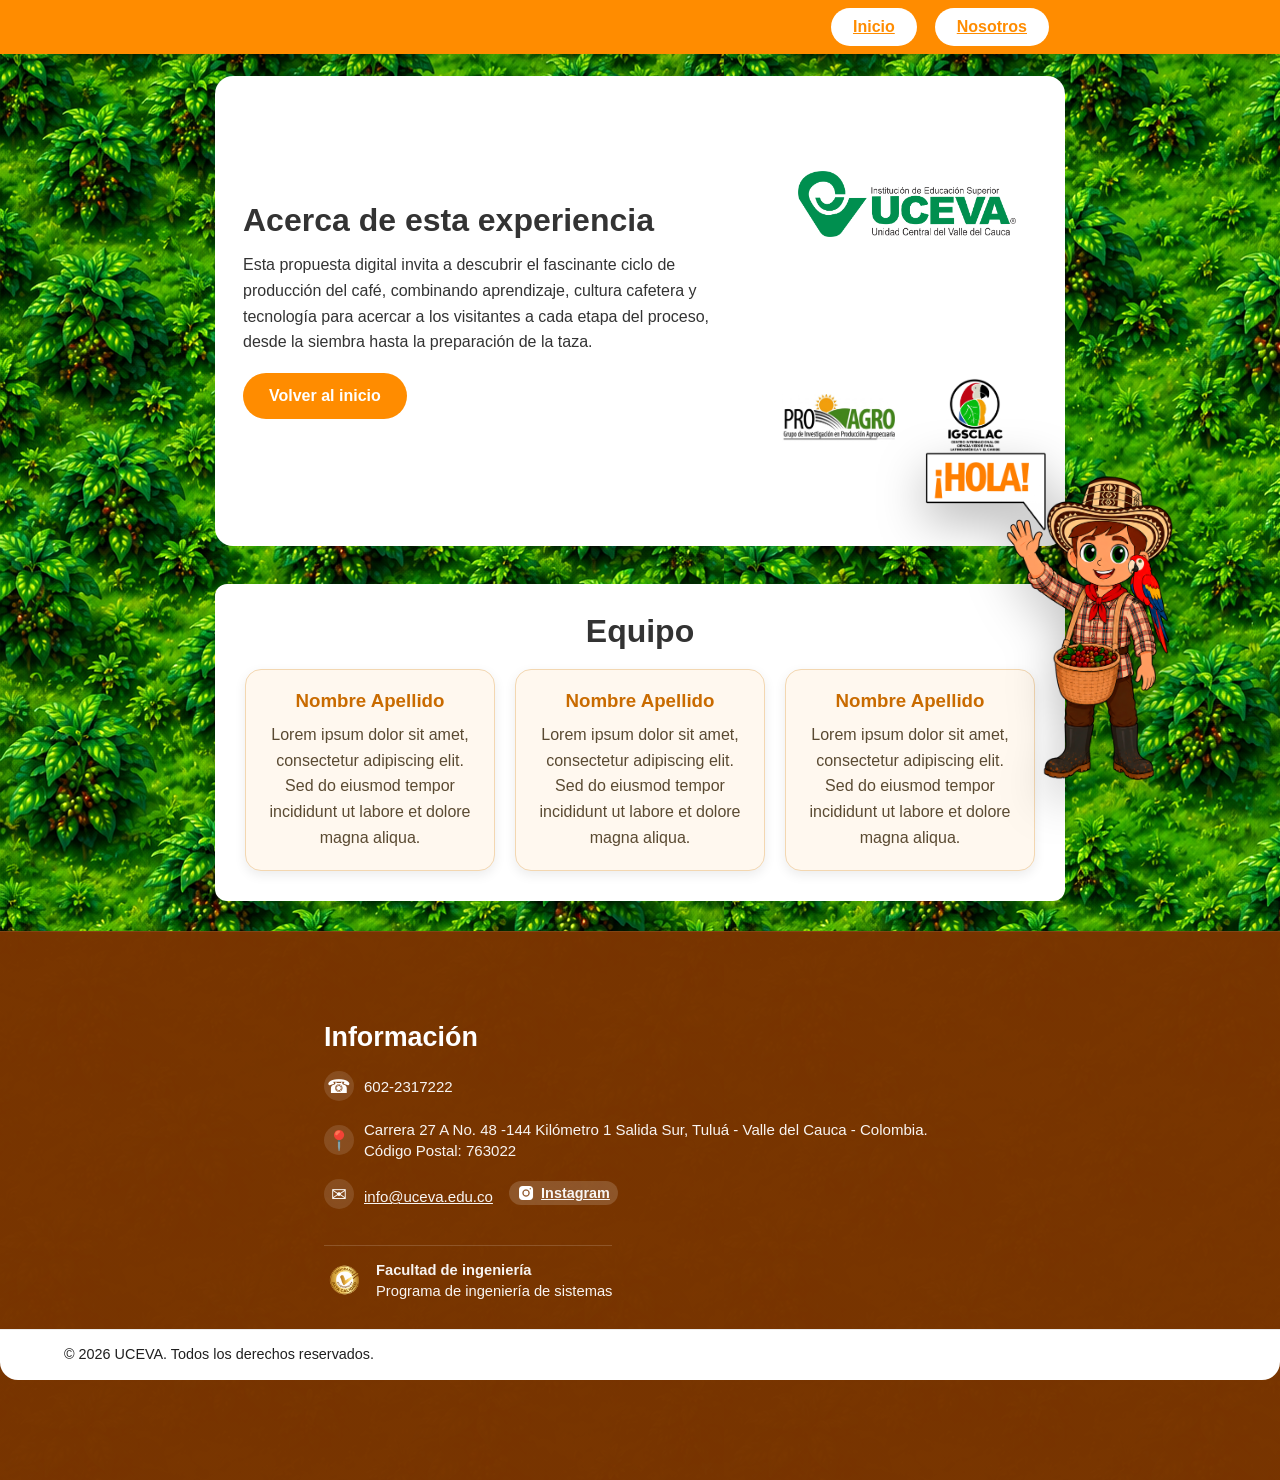
==== Acerca.html @ 90d644e5 "PIE DE PAGINA 2.0" ====
<!DOCTYPE html>
<html lang="es">
<head>
    <meta charset="UTF-8">
    <meta name="viewport" content="width=device-width, initial-scale=1.0">
    <title>Acerca de - Ciclo Producción del Café</title>
    <link rel="stylesheet" href="style.css">
</head>
<body>
    <button class="btn-Biopochito" type="button" aria-label="Botón Biopochito" data-audio="Audacity/biopochito.wav"
    data-titulo="¡Hola! Soy Biopochito"
    data-desc="Bienvenido. Yo seré tu guía durante todo el recorrido del ciclo del café. ¡Haz clic en iniciar para escucharme!"
    data-preview-img="imagenes/Biopochito.png">
        <img class="muneco-lateral"
             src="imagenes/biopochito-chapolero.png"
             alt="Biopochito">
    </button>

    <nav class="navbar">
        <div class="navbar-container">
            <a class="nav-btn" href="index.html">Inicio</a>
            <a class="nav-btn" href="Acerca.html">Nosotros</a>
        </div>
    </nav>

    <section class="hero">
        <div class="bienvenida">
            <div class="bienvenida-texto">
                <h1 class="titulo-bienvenida">Acerca de esta experiencia</h1>
                <p class="parrafo-bienvenida">
                    Esta propuesta digital invita a descubrir el fascinante ciclo de producción del café,
                    combinando aprendizaje, cultura cafetera y tecnología para acercar a los visitantes
                    a cada etapa del proceso, desde la siembra hasta la preparación de la taza.
                </p>
                <button class="btn-descubrir" type="button" onclick="window.location.href='index.html'">Volver al inicio</button>
            </div>
            <div class="logos-placeholder">
                <div class="logo-card">
                    <img class="logo-imagen" src="imagenes/Uceva%20Horizontal%20(png).png" alt="Uceva logo">
                </div>
                <div class="logo-card">
                    <img class="logo-imagen" src="imagenes/ProAgro.jpeg" alt="ProAgro logo">
                </div>
                <div class="logo-card">
                    <img class="logo-imagen" src="imagenes/Logo%20blancos.png" alt="Logo blancos">
                </div>
            </div>
        </div>
    </section>

    <section class="hero">
        <div class="contenedor tarjetas-presentacion">
            <h2 class="titulo-bienvenida">Equipo</h2>
            <div class="grid-tarjetas">
                <article class="tarjeta-presentacion">
                    <h3>Nombre Apellido</h3>
                    <p>Lorem ipsum dolor sit amet, consectetur adipiscing elit. Sed do eiusmod tempor incididunt ut labore et dolore magna aliqua.</p>
                </article>
                <article class="tarjeta-presentacion">
                    <h3>Nombre Apellido</h3>
                    <p>Lorem ipsum dolor sit amet, consectetur adipiscing elit. Sed do eiusmod tempor incididunt ut labore et dolore magna aliqua.</p>
                </article>
                <article class="tarjeta-presentacion">
                    <h3>Nombre Apellido</h3>
                    <p>Lorem ipsum dolor sit amet, consectetur adipiscing elit. Sed do eiusmod tempor incididunt ut labore et dolore magna aliqua.</p>
                </article>
            </div>
        </div>
    </section>

    <footer class="footer-institucional">
        <div class="footer-contenido">
            <div class="footer-contact footer-column">
                <h3>Información</h3>
                <div class="info-item">
                    <span class="icon">☎</span>
                    <p>602-2317222</p>
                </div>
                <div class="info-item">
                    <span class="icon">📍</span>
                    <p>Carrera 27 A No. 48 -144 Kilómetro 1 Salida Sur, Tuluá - Valle del Cauca - Colombia.<br>Código Postal: 763022</p>
                </div>
                <div class="info-item">
                    <span class="icon">✉</span>
                    <p>
                        <a href="mailto:info@uceva.edu.co">info@uceva.edu.co</a>
                        <a class="footer-social-link" href="https://www.instagram.com/cienciaverde.co?utm_source=ig_web_button_share_sheet&igsh=ZDNlZDc0MzIxNw%3D%3D" target="_blank" aria-label="Instagram">
                            <img src="imagenes/logo instagram.png" alt="Instagram" class="footer-social-icon">
                            Instagram
                        </a>
                    </p>
                </div>
                <div class="footer-academico">
                    <img src="imagenes/altacalidad.png" alt="Alta calidad" class="footer-academico-logo">
                    <div class="footer-academico-text">
                        <p>Facultad de ingeniería</p>
                        <p>Programa de ingeniería de sistemas</p>
                    </div>
                </div>
            </div>
        </div>
        <div class="footer-bottom">
            <p class="footer-bottom-text">© 2026 UCEVA. Todos los derechos reservados.</p>
        </div>
    </footer>
</body>
</html>
---- style.css ----
* {
    margin: 0;
    padding: 0;
    box-sizing: border-box;
}

/* Small-screen override: make Biopochito larger on narrow devices */
@media (max-width: 520px) {
    .btn-Biopochito {
        width: clamp(180px, 44vw, 320px) !important;
        right: 10px !important;
        top: 50% !important;
        bottom: auto !important;
        transform: translateY(-50%) !important;
    }

    .muneco-lateral {
        max-width: 300px !important;
    }
}

/* Strong override: ensure logos stack and center on small screens (placed at end to win specificity/order) */
@media (max-width: 720px) {
    .bienvenida .logos-placeholder {
        display: flex !important;
        flex-direction: column !important;
        align-items: center !important;
        justify-content: center !important;
        gap: 22px !important;
        width: 100% !important;
    }

    .bienvenida .logos-placeholder .logo-card {
        width: min(420px, 94%) !important;
        min-height: 260px !important;
        padding: 18px !important;
        margin: 0 auto !important;
        display: flex !important;
        align-items: center !important;
        justify-content: center !important;
    }

    .bienvenida .logos-placeholder .logo-card .logo-imagen {
        max-height: 220px !important;
        width: auto !important;
        display: block !important;
    }

    /* Slightly reduce ProAgro (2nd logo) so it doesn't dominate */
    .bienvenida .logos-placeholder .logo-card:nth-child(2) .logo-imagen {
        max-height: 180px !important;
        max-width: 88% !important;
        opacity: 0.98 !important;
    }

    /* keep logo blancos above ProAgro */
    .bienvenida .logos-placeholder .logo-card:nth-child(2) { order: 3 !important; }
    .bienvenida .logos-placeholder .logo-card:nth-child(3) { order: 2 !important; }
}

body {
    font-family: 'Segoe UI', sans-serif;
    background-image: url('imagenes/FONDOPASTO.png');
    color: #333;
    display: flex;
    flex-direction: column;
    justify-content: flex-start;
    align-items: center;
    min-height: 100vh;
    padding: 76px 20px 0px;
    overflow-x: hidden;
}

/* Barra de navegación */
.navbar {
    position: fixed;
    top: 0;
    left: 0;
    right: 0;
    width: 100%;
    background-color: #ff8c00;
    box-shadow: 0 4px 20px rgba(0, 0, 0, 0.2);
    padding: 8px 0;
    z-index: 950;
}

.navbar-container {
    display: flex;
    justify-content: flex-end;
    gap: 18px;
    max-width: 850px;
    margin: 0 auto;
    padding: 0 16px;
}

.nav-btn {
    background-color: white;
    color: #ff8c00;
    border: none;
    padding: 10px 22px;
    border-radius: 999px;
    font-size: 1rem;
    font-weight: 700;
    cursor: pointer;
    transition: transform 0.2s ease, box-shadow 0.2s ease, background-color 0.2s ease;
}

.nav-btn:hover {
    background-color: rgba(255, 255, 255, 0.88);
    box-shadow: 0 6px 20px rgba(0, 0, 0, 0.2);
    transform: translateY(-2px);
}

.nav-btn:active {
    transform: translateY(0);
}

.btn-Biopochito {
    position: fixed;
    right: 20px;
    top: 50%;
    transform: translateY(-50%);
    width: clamp(260px, 28vw, 520px);
    background: transparent;
    border: none;
    padding: 0;
    cursor: pointer;
    z-index: 100;
    animation: biopochitoEntrada 0.9s ease-out both;
}

.muneco-lateral {
    width: 100%;
    height: auto;
    display: block;
    max-width: 520px;
    filter: drop-shadow(0 18px 24px rgba(0,0,0,0.28));
}

.seccion-fondo {
    position: relative;
    display: flex;
    align-items: flex-end;
    justify-content: center;
    max-width: 850px;
    width: 100%;
    height: 3200px;
    margin-bottom: 60px;
    border-radius: 18px;
    background-image: url('imagenes/FONDOFINAL.jpg');
    background-size: cover;
    background-position: center;
    box-shadow: 0 10px 30px rgba(0,0,0,0.18);
    overflow: hidden;
}

.circulo-btn {
    position: absolute;
    left: 50%;
    transform: translateX(-50%);
    width: 160px;
    height: 160px;
    border: none;
    border-radius: 50%;
    overflow: hidden;
    padding: 0;
    cursor: pointer;
    background-color: white;
    box-shadow: 0 8px 20px rgba(0,0,0,0.16);
    transition: transform 0.2s ease, box-shadow 0.2s ease;
    display: flex;
    align-items: center;
    justify-content: center;
    z-index: 2;
}

.circulo-btn-1 {
    bottom: 2710px;
}

.circulo-btn-2 {
    bottom: 2470px;
}

.circulo-btn-4 {
    bottom: 2170px;
}

.circulo-btn-6 {
    bottom: 1910px;
}

.circulo-btn-8 {
    bottom: 1600px;
}

.circulo-btn-9 {
    bottom: 1130px;
}

.circulo-btn-11 {
    bottom: 810px;
}

.circulo-btn-13 {
    bottom: 480px;
}

.circulo-btn-16 {
    bottom: 100px;
}

.circulo-btn:focus-visible,
.cartel-btn:focus-visible {
    outline: 3px solid #ff8c00;
    outline-offset: 4px;
}

.circulo-btn img {
    width: 100%;
    height: 100%;
    object-fit: cover;
    display: block;
}

.cartel-btn {
    position: absolute;
    left: 50%;
    --cartel-rotate: 0deg;
    transform: translateX(-50%) rotate(var(--cartel-rotate));
    transform-origin: center center;
    width: 140px;
    height: auto;
    border: none;
    background: transparent;
    padding: 0;
    cursor: pointer;
    box-shadow: none;
    transition: transform 0.2s ease;
    z-index: 4;
}

.cartel-btn:hover,
.cartel-btn:focus-visible {
    transform: translateX(-50%) rotate(var(--cartel-rotate)) scale(1.03);
    box-shadow: none;
}

.cartel-btn img {
    width: 100%;
    height: auto;
    display: block;
    object-fit: contain;
}

.cartel-btn-3 { bottom: 2310px; left: 26%; --cartel-rotate: -7deg; }
.cartel-btn-5 { bottom: 2090px; left: 74%; --cartel-rotate: 4deg; }
.cartel-btn-7 { bottom: 1790px; left: 26%; --cartel-rotate: -3deg; }
.cartel-btn-10 { bottom: 1030px; left: 26%; --cartel-rotate: -4deg; }
.cartel-btn-12 { bottom: 680px; left: 74%; --cartel-rotate: 6deg; }
.cartel-btn-14 { bottom: 430px; left: 26%; --cartel-rotate: -6deg; }
.cartel-btn-15 { bottom: 280px; left: 20%; --cartel-rotate: 6deg; }

.cartel-base {
    position: absolute;
    left: 50%;
    --cartel-rotate: 0deg;
    transform: translateX(-50%) rotate(var(--cartel-rotate));
    transform-origin: center center;
    width: 180px;
    height: auto;
    object-fit: contain;
    z-index: 3;
    pointer-events: none;
}

.cartel-1 { bottom: 2660px; left: 40%; --cartel-rotate: -6deg; }
.cartel-2 { bottom: 2400px; left: 60%; --cartel-rotate: 4deg; }
.cartel-4 { bottom: 2100px; left: 40%; --cartel-rotate: -6deg; }
.cartel-6 { bottom: 1880px; left: 65%; --cartel-rotate: 5deg; }
.cartel-8 { bottom: 1550px; left: 40%; --cartel-rotate: -6deg; }
.cartel-9 { bottom: 1100px; left: 64%; --cartel-rotate: 3deg; }
.cartel-11 { bottom: 770px; left: 40%; --cartel-rotate: -4deg; }
.cartel-13 { bottom: 440px; left: 67%; --cartel-rotate: 2deg; }
.cartel-16 { bottom: 70px; left: 37%; --cartel-rotate: -6deg; }

.contenedor {
    background-color: white;
    max-width: 850px;
    width: 100%;
    padding: 30px;
    border-radius: 12px;
    box-shadow: 0 4px 15px rgba(0,0,0,0.1);
    text-align: center;
    margin-top: 8px;
}

.hero {
    max-width: 850px;
    width: 100%;
    margin-bottom: 30px;
}

.grid-tarjetas {
    display: grid;
    grid-template-columns: repeat(3, minmax(0, 1fr));
    gap: 20px;
    margin-top: 20px;
}

.tarjeta-presentacion {
    background-color: #fff8ef;
    border: 1px solid #f3d7b1;
    border-radius: 16px;
    padding: 20px;
    box-shadow: 0 4px 12px rgba(0, 0, 0, 0.08);
}

.tarjeta-presentacion h3 {
    color: #c96b00;
    margin-bottom: 10px;
}

.tarjeta-presentacion p {
    line-height: 1.6;
    color: #5a4a32;
}

.bienvenida {
    display: grid;
    grid-template-columns: minmax(0, 1fr) 260px;
    gap: 24px;
    padding: 28px;
    background-color: white;
    border-radius: 18px;
    color: #333;
    align-items: center;
}

.bienvenida-texto {
    text-align: left;
}

.etiqueta {
    display: inline-block;
    background-color: rgba(255,255,255,0.2);
    padding: 8px 14px;
    border-radius: 999px;
    font-weight: 700;
    margin-bottom: 12px;
}

.titulo-bienvenida {
    font-size: 2rem;
    margin-bottom: 14px;
    line-height: 1.1;
}

.parrafo-bienvenida {
    font-size: 1rem;
    line-height: 1.6;
    margin-bottom: 18px;
}

.btn-descubrir {
    background-color: #ff8c00;
    color: white;
    border: none;
    padding: 14px 26px;
    border-radius: 999px;
    font-size: 1rem;
    font-weight: 700;
    cursor: pointer;
    transition: transform 0.2s ease, box-shadow 0.2s ease;
}

.btn-descubrir:hover {
    transform: translateY(-2px);
    box-shadow: 0 10px 25px rgba(0,0,0,0.12);
}

.logos-placeholder {
    display: grid;
    grid-template-columns: 1fr 1fr;
    grid-template-rows: auto auto;
    gap: 14px;
    grid-template-areas:
        "logo1 logo1"
        "logo2 logo3";
}

.logos-placeholder .logo-card:nth-child(1) {
    grid-area: logo1;
}

.logos-placeholder .logo-card:nth-child(2) {
    grid-area: logo2;
}

.logos-placeholder .logo-card:nth-child(3) {
    grid-area: logo3;
}

.logo-card {
    background-color: rgba(255,255,255,0.18);
    border: 1px dashed rgba(255,255,255,0.7);
    border-radius: 16px;
    min-height: 160px;
    display: flex;
    align-items: center;
    justify-content: center;
    padding: 18px;
}

.logos-placeholder .logo-card:nth-child(2) .logo-imagen {
    max-width: 140%;
}

.logo-imagen {
    max-width: 100%;
    max-height: 140px;
    object-fit: contain;
}

/* Larger logos on wide screens */
@media (min-width: 1024px) {
    .logo-card {
        min-height: 200px;
        padding: 20px;
    }

    .logo-imagen {
        max-height: 180px;
    }
}

/* Slightly smaller on narrow mobile to keep layout tidy */
@media (max-width: 720px) {
    .logos-placeholder .logo-card {
        min-height: 120px;
        padding: 12px;
    }

    .logos-placeholder .logo-card .logo-imagen {
        max-height: 120px;
    }
}

@media (max-width: 720px) {
    .bienvenida {
        grid-template-columns: 1fr;
        padding: 20px;
    }

    /* Stack logos vertically, center them, and make them much larger on mobile */
    .logos-placeholder {
        display: flex;
        flex-direction: column;
        align-items: center;
        gap: 22px;
        width: 100%;
    }

    .logos-placeholder .logo-card {
        width: min(420px, 94%);
        min-height: 260px;
        padding: 18px;
        display: flex;
        align-items: center;
        justify-content: center;
        background-color: rgba(255,255,255,0.18);
        border-radius: 16px;
    }

    .logos-placeholder .logo-card .logo-imagen {
        max-height: 220px;
        width: auto;
        display: block;
    }

    /* preserve the intended order: logo blancos above ProAgro */
    .logos-placeholder .logo-card:nth-child(2) {
        order: 3;
    }

    .logos-placeholder .logo-card:nth-child(3) {
        order: 2;
    }
}

h1 { margin-bottom: 8px; }
.subtitulo { color: #666; margin-bottom: 25px; font-size: 14px; }

/* Lista de botones estresada verticalmente */
.lista-audios {
    display: flex;
    flex-direction: column;
    gap: 12px;
}

.btn-item {
    background-color: #f8f9fa;
    border: 2px solid #e9ecef;
    padding: 15px;
    font-size: 16px;
    font-weight: 600;
    border-radius: 8px;
    cursor: pointer;
    text-align: left;
    transition: all 0.2s ease;
}

.btn-item:hover {
    background-color: #007bff;
    color: white;
    border-color: #007bff;
}

.footer-institucional {
        width: 100vw;
        margin: 0;
        padding: 90px 0 100px;
        background: linear-gradient(180deg, rgba(121, 52, 0, 0.99), rgba(121, 52, 0, 0.99));
        color: white;
        position: relative;
        overflow: hidden;
        border-top: 1px solid rgba(255, 255, 255, 0.08);
    }

    .footer-contenido {
        position: relative;
        z-index: 2;
        max-width: 760px;
        margin: 0 auto;
        padding: 0 5%;
        display: flex;
        flex-direction: column;
        align-items: flex-start;
        gap: 28px;
        text-align: left;
    }

    .footer-contact {
        display: flex;
        flex-direction: column;
        gap: 18px;
        align-items: flex-start;
        width: 100%;
    }

    .footer-contact h3 {
        font-size: clamp(1.6rem, 2.1vw, 1.8rem);
        margin: 0;
        width: 100%;
        text-align: left;
    }

    .footer-contact .info-item {
        display: flex;
        flex-direction: row;
        gap: 10px;
        align-items: center;
        margin: 0;
        width: 100%;
    }

    .footer-contact .info-item p {
        margin: 0;
        line-height: 1.4;
        color: rgba(255,255,255,0.95);
        font-size: 0.94rem;
    }

    .footer-sociales {
        justify-content: flex-start;
        margin-top: 10px;
    }

    .footer-bottom {
        margin-top: 28px;
        padding: 14px 5%;
        background-color: #ffffff;
        display: flex;
        justify-content: flex-start;
        align-items: center;
        gap: 12px;
        border-radius: 0 0 18px 18px;
        border-top: 1px solid rgba(0, 0, 0, 0.08);
    }

    .footer-bottom-text {
        margin: 0;
        color: #1f1f1f;
        font-size: 0.9rem;
        line-height: 1.5;
    }

    .footer-academico {
        display: flex;
        align-items: center;
        gap: 12px;
        margin-top: 18px;
        padding-top: 14px;
        border-top: 1px solid rgba(255,255,255,0.16);
    }

    .footer-academico-logo {
        width: 40px;
        height: auto;
        object-fit: contain;
    }

    .footer-academico-text p {
        margin: 0;
        color: rgba(255,255,255,0.95);
        font-size: 0.92rem;
        line-height: 1.4;
    }

    .footer-academico-text p:first-child {
        font-weight: 700;
    }

.info-item {
    display: flex;
    gap: 10px;
    align-items: center;
    margin: 0;
}

.info-item .icon {
    display: inline-flex;
    align-items: center;
    justify-content: center;
    width: 30px;
    min-width: 30px;
    height: 30px;
    border-radius: 50%;
    background: rgba(255,255,255,0.12);
    font-size: 0.95rem;
    color: white;
    padding-top: 0;
}

.info-item p {
    margin: 0;
    line-height: 1.5;
    color: rgba(255,255,255,0.95);
    font-size: 0.95rem;
}

.info-item p a {
    color: rgba(255,255,255,0.95);
    text-decoration: underline;
}

.footer-social-link {
        display: inline-flex;
        align-items: center;
        justify-content: center;
        gap: 6px;
        margin-left: 12px;
        height: 24px;
        padding: 0 8px;
        border-radius: 999px;
        background-color: rgba(255, 255, 255, 0.16);
        color: white;
        text-decoration: none;
        font-size: 0.9rem;
        font-weight: 600;
    }

    .footer-social-link:hover {
        background-color: rgba(255, 255, 255, 0.24);
    }

    .footer-social-icon {
        width: 18px;
        height: 18px;
    object-fit: contain;
    display: block;
}

    .footer-character {
        width: clamp(140px, 22vw, 180px);
        right: 6%;
        bottom: 4%;
    }

    .footer-bg-logo {
        width: clamp(220px, 32vw, 320px);
        right: 6%;
        top: 40%;
    }
}

@media (max-width: 620px) {
    .footer-institucional {
        padding: 80px 5% 80px;
    }

    .footer-right h3 {
        text-align: center;
    }

    .footer-left,
    .footer-right {
        align-items: center;
        text-align: center;
    }

    .footer-logo {
        width: 100%;
    }

    .info-item {
        flex-direction: column;
        align-items: center;
        gap: 14px;
    }

    .footer-sociales {
        justify-content: center;
    }

    .footer-character {
        display: none;
    }
}

.footer-logo {
    flex: 0 0 auto;
    max-width: 280px;
    background-color: white;
    padding: 16px;
    border-radius: 8px;
}

.footer-info {
    flex: 1 1 320px;
    min-width: 240px;
    width: auto;
    height: auto;
    display: block;
    text-align: left;
}

.footer-info h3 {
    font-size: 1.6rem;
    margin-bottom: 20px;
    color: white;
}

.info-item {
    display: flex;
    gap: 12px;
    margin-bottom: 16px;
    align-items: flex-start;
    justify-content: flex-start;
}

.info-item .icon {
    font-size: 1.2rem;
    min-width: 24px;
}

.info-item p {
    margin: 0;
    line-height: 1.5;
    color: white;
}

.info-item a {
    color: white;
    text-decoration: none;
}

.info-item a:hover {
    text-decoration: underline;
}

.footer-sociales {
    display: flex;
    gap: 16px;
    align-items: center;
    justify-content: flex-start;
    margin-top: 18px;
}

.footer-sociales a {
    display: flex;
    text-decoration: none;
    font-size: 1.4rem;
    transition: background-color 0.3s ease, transform 0.2s ease;
    border: 1px solid rgba(255, 255, 255, 0.3);
}

.footer-sociales a:hover {
    background-color: rgba(255, 255, 255, 0.3);
    transform: scale(1.1);
}

.footer-marca {
    display: flex;
    flex-direction: column;
    align-items: center;
    justify-content: center;
    gap: 10px;
    min-height: 128px;
    padding: 18px;
    text-align: center;
    background-color: rgba(255,255,255,0.12);
    border: 1px solid rgba(255, 236, 207, 0.28);
    border-radius: 8px;
    box-shadow: inset 0 1px 0 rgba(255,255,255,0.16);
}

.footer-sigla {
    display: inline-flex;
    align-items: center;
    justify-content: center;
    min-width: 86px;
    min-height: 38px;
    padding: 8px 13px;
    border: 1px solid rgba(255,255,255,0.36);
    border-radius: 999px;
    color: #fff3d9;
    font-size: 0.92rem;
    font-weight: 900;
    letter-spacing: 0.08em;
    text-transform: uppercase;
    background-color: rgba(255, 198, 102, 0.18);
}

.footer-marca p {
    max-width: 260px;
    font-size: 0.96rem;
    line-height: 1.35;
    font-weight: 700;
    text-wrap: balance;
}

/* VENTANA EMERGENTE (MODAL) */
.modal {
    position: fixed;
    top: 0;
    left: 0;
    width: 100%;
    height: 100%;
    background:
        radial-gradient(circle at 50% 12%, rgba(255, 190, 88, 0.26), transparent 32%),
        rgba(18, 35, 20, 0.66);
    display: flex;
    justify-content: center;
    align-items: center;
    padding: 18px;
    z-index: 1000;
    backdrop-filter: blur(5px);
}

.modal-contenido {
    background:
        linear-gradient(180deg, rgba(255,255,255,0.98), rgba(255,255,255,0.95)),
        url('imagenes/FONDOPASTO.png');
    padding: 28px;
    border: 2px solid rgba(255, 140, 0, 0.22);
    border-radius: 18px;
    max-width: 460px;
    width: min(90vw, 460px);
    max-height: calc(100vh - 36px);
    overflow-y: auto;
    position: relative;
    text-align: center;
    box-shadow: 0 24px 70px rgba(0,0,0,0.34);
    animation: modalEntrada 0.22s ease-out;
}

.modal-contenido-circular {
    display: grid;
    grid-template-columns: minmax(220px, 285px) minmax(0, 1fr);
    grid-template-areas:
        "imagen titulo"
        "imagen descripcion"
        "imagen controles";
    align-items: center;
    column-gap: 26px;
    max-width: 840px;
    width: min(94vw, 840px);
    text-align: left;
}

.modal-contenido-circular .modal-imagen-marco {
    grid-area: imagen;
    width: min(285px, 34vw);
    margin: 0 auto;
}

.modal-contenido-circular #modal-titulo {
    grid-area: titulo;
}

.modal-contenido-circular #modal-descripcion {
    grid-area: descripcion;
}

.modal-contenido-circular .controles {
    grid-area: controles;
}

.btn-cerrar {
    position: absolute;
    top: 12px;
    right: 12px;
    width: 36px;
    height: 36px;
    font-size: 28px;
    line-height: 1;
    background: rgba(255,255,255,0.92);
    border: none;
    border-radius: 50%;
    cursor: pointer;
    color: #6b6b6b;
    box-shadow: 0 6px 18px rgba(0,0,0,0.14);
    transition: color 0.2s ease, transform 0.2s ease, box-shadow 0.2s ease;
}

.btn-cerrar:hover {
    color: #2e2e2e;
    transform: translateY(-1px);
    box-shadow: 0 8px 22px rgba(0,0,0,0.18);
}

.modal-imagen-marco {
    width: min(225px, 62vw);
    aspect-ratio: 1;
    margin: 2px auto 20px;
    padding: 12px;
    display: flex;
    align-items: center;
    justify-content: center;
    border-radius: 50%;
    background:
        radial-gradient(circle at 35% 25%, #fff9dc 0 22%, #f4c45d 23% 40%, #78b84b 41% 100%);
    box-shadow:
        0 16px 35px rgba(27, 90, 37, 0.24),
        inset 0 0 0 8px rgba(255,255,255,0.58);
}

.modal-imagen-marco-preview-fase {
    overflow: hidden;
    clip-path: circle(50% at 50% 50%);
}

#modal-imagen {
    width: 100%;
    height: 100%;
    display: block;
    object-fit: contain;
    border: 5px solid white;
    border-radius: 50%;
    background-color: #fffaf0;
    box-shadow: 0 8px 18px rgba(0,0,0,0.2);
}

#modal-imagen.modal-imagen-preview-fase {
    object-fit: cover;
    clip-path: circle(50% at 50% 50%);
    transform: scale(1.18);
    transform-origin: center;
}

#modal-titulo {
    margin-bottom: 14px;
    color: #2f2f2f;
    font-size: 24px;
    line-height: 1.18;
    font-weight: 900;
}

#modal-descripcion {
    color: #4f4f4f;
    font-size: 15px;
    line-height: 1.62;
    margin-bottom: 24px;
    text-align: left;
    background-color: rgba(255,255,255,0.72);
    border-left: 4px solid #ff8c00;
    border-radius: 10px;
    padding: 14px 16px;
}

/* Controles de reproducción */
.controles {
    display: flex;
    flex-direction: column;
    gap: 10px;
    align-items: center;
}

.btn-principal {
    background: linear-gradient(135deg, #26a947, #14733a);
    color: white;
    border: none;
    padding: 12px 25px;
    font-size: 16px;
    font-weight: bold;
    border-radius: 25px;
    cursor: pointer;
    width: 100%;
    box-shadow: 0 10px 24px rgba(36, 169, 71, 0.28);
    transition: transform 0.2s ease, box-shadow 0.2s ease;
}

.btn-principal:hover {
    transform: translateY(-1px);
    box-shadow: 0 14px 28px rgba(36, 169, 71, 0.34);
}

#controles-reproduccion {
    display: flex;
    gap: 10px;
    width: 100%;
}

.btn-secundario {
    flex: 1;
    background-color: #4b5d52;
    color: white;
    border: none;
    padding: 11px 10px;
    font-size: 14px;
    border-radius: 999px;
    cursor: pointer;
    transition: background-color 0.2s ease, transform 0.2s ease;
}

.btn-secundario:hover {
    background-color: #33443a;
    transform: translateY(-1px);
}

/* Clases utilitarias para ocultar elementos */
.oculto { display: none !important; }

@keyframes modalEntrada {
    from {
        opacity: 0;
        transform: translateY(12px) scale(0.97);
    }

    to {
        opacity: 1;
        transform: translateY(0) scale(1);
    }
}

@keyframes biopochitoEntrada {
    0% {
        opacity: 0;
        transform: translateX(115%);
    }

    100% {
        opacity: 1;
        transform: translateX(0);
    }
}

@media (max-width: 820px) {
    body {
        padding: 76px 12px 40px;
    }

    .btn-Biopochito {
        right: 10px;
        top: 50%;
        bottom: auto;
        transform: translateY(-50%);
        width: clamp(180px, 36vw, 320px);
        z-index: 900;
    }

    .hero {
        margin-bottom: 20px;
    }

    .bienvenida {
        grid-template-columns: 1fr;
        padding: 20px;
    }

    .bienvenida-texto {
        text-align: center;
    }

    .logos-placeholder {
        right: 8px;
        bottom: 12px;
        width: clamp(120px, 32vw, 180px);
            "logo2 logo3";
    }

    .seccion-fondo {
        height: auto;
        padding: 20px 14px 24px;
        display: flex;
        flex-direction: column;
        gap: 10px;
        background-image: none;
        background-color: rgba(255,255,255,0.75);
    }

    .circulo-btn,
    .cartel-btn,
    .cartel-base {
        position: relative;
        left: auto;
        bottom: auto;
        transform: none;
        width: 240px;
        max-width: 240px;
        margin: 0 auto;
        display: block;
        align-self: center;
    }

    .circulo-btn {
        aspect-ratio: 1 / 1;
        border-radius: 16px;
        height: 240px;
        padding: 0;
        background: linear-gradient(135deg, #ffb347, #ff8c00);
        color: white;
        font-weight: 700;
        font-size: 0.98rem;
        justify-content: center;
        text-align: center;
        box-shadow: 0 8px 18px rgba(0,0,0,0.14);
    }

    .circulo-btn img,
    .cartel-btn img {
        display: block;
        width: 100%;
        height: 100%;
        object-fit: cover;
        border-radius: 50% !important;
    }

    .circulo-btn,
    .cartel-btn {
        border-radius: 50% !important;
        overflow: hidden;
    }

    .cartel-btn {
        width: 100%;
        aspect-ratio: 1 / 1;
        min-height: 54px;
        padding: 0;
        border-radius: 16px;
        background: linear-gradient(135deg, #fff5e6, #ffe0b3);
        color: #8a4500;
        font-weight: 700;
        font-size: 0.95rem;
        box-shadow: 0 6px 14px rgba(0,0,0,0.1);
        display: flex;
        align-items: center;
        justify-content: center;
        overflow: hidden;
    }

    .cartel-btn-3,
    .cartel-btn-5,
    .cartel-btn-7,
    .cartel-btn-10,
    .cartel-btn-12,
    .cartel-btn-14,
    .cartel-btn-15 {
        background: linear-gradient(135deg, #ffb347, #ff8c00) !important;
        color: white !important;
        box-shadow: 0 8px 18px rgba(0,0,0,0.14) !important;
    }

    .cartel-btn img {
        display: block;
        width: 100%;
        height: 100%;
        object-fit: cover;
        border-radius: 16px;
    }

    .cartel-btn:hover,
    .cartel-btn:focus-visible {
        transform: none;
        scale: 1.01;
    }

    .cartel-base {
        display: none;
        pointer-events: none;
    }

    /* Mobile-only: show the preview image for cartel 3 instead of the default gradient */
    .cartel-btn-3 {
        background: none !important;
        background-image: url("Fases imagenes previ/CartelImg3.png") !important;
        background-size: 130% !important;
        background-position: center center !important;
        background-repeat: no-repeat !important;
        color: white !important;
    }

    .cartel-btn-3 img {
        display: none !important;
    }

    /* Mobile-only: use preview images for other carteles */
    .cartel-btn-5 {
        background: none !important;
        background-image: url("Fases imagenes previ/CartelImg5.png") !important;
        background-size: 130% !important;
        background-position: center center !important;
        background-repeat: no-repeat !important;
        color: white !important;
    }
    .cartel-btn-5 img { display: none !important; }

    .cartel-btn-7 {
        background: none !important;
        background-image: url("Fases imagenes previ/CartelImg7.png") !important;
        background-size: 130% !important;
        background-position: center center !important;
        background-repeat: no-repeat !important;
        color: white !important;
    }
    .cartel-btn-7 img { display: none !important; }

    .cartel-btn-10 {
        background: none !important;
        background-image: url("Fases imagenes previ/CartelImg10.png") !important;
        background-size: 130% !important;
        background-position: center center !important;
        background-repeat: no-repeat !important;
        color: white !important;
    }
    .cartel-btn-10 img { display: none !important; }

    .cartel-btn-12 {
        background: none !important;
        background-image: url("Fases imagenes previ/CartelImg12.png") !important;
        background-size: 130% !important;
        background-position: center center !important;
        background-repeat: no-repeat !important;
        color: white !important;
    }
    .cartel-btn-12 img { display: none !important; }

    .cartel-btn-14 {
        background: none !important;
        background-image: url("Fases imagenes previ/CartelImg14.png") !important;
        background-size: 130% !important;
        background-position: center center !important;
        background-repeat: no-repeat !important;
        color: white !important;
    }
    .cartel-btn-14 img { display: none !important; }

    .cartel-btn-15 {
        background: none !important;
        background-image: url("Fases imagenes previ/CartelImg15.png") !important;
        background-size: 130% !important;
        background-position: center center !important;
        background-repeat: no-repeat !important;
        color: white !important;
    }
    .cartel-btn-15 img { display: none !important; }
}

@media (max-width: 520px) {
    body {
        padding-top: 72px;
        padding-left: 10px;
        padding-right: 10px;
    }

    .navbar-container {
        gap: 8px;
        padding: 0 10px;
    }

    .nav-btn {
        padding: 9px 12px;
        font-size: 0.88rem;
    }

    .titulo-bienvenida {
        font-size: 1.6rem;
    }

    .parrafo-bienvenida {
        font-size: 0.95rem;
    }

    .logos-placeholder {
        grid-template-columns: 1fr;
        grid-template-areas:
            "logo1"
            "logo2"
            "logo3";
    }

    .seccion-fondo {
        padding: 16px 10px 18px;
        gap: 12px;
    }

    .circulo-btn,
    .cartel-btn,
    .cartel-base {
        position: relative;
        width: 220px;
        max-width: 220px;
        height: 220px;
        min-height: 220px;
        border-radius: 50%;
        overflow: hidden;
        background-clip: padding-box;
        box-sizing: border-box;
        box-shadow:
            inset 0 0 0 10px rgba(255,255,255,0.95),
            inset 0 0 0 12px rgba(0,0,0,0.08);
    }

    .circulo-btn img,
    .cartel-btn img {
        width: 100%;
        height: 100%;
        object-fit: cover;
        border-radius: 50%;
    }

    .modal-contenido {
        padding: 22px 18px;
    }

    .modal-contenido-circular {
        display: grid;
        grid-template-columns: minmax(108px, 34vw) minmax(0, 1fr);
        column-gap: 12px;
        max-width: 460px;
        width: min(94vw, 460px);
        padding: 22px 14px;
        text-align: left;
    }

    .modal-contenido-circular .modal-imagen-marco {
        width: clamp(108px, 34vw, 155px);
        margin: 0 auto;
        padding: 8px;
    }

    #modal-titulo {
        font-size: 21px;
    }

    #modal-descripcion {
        font-size: 14px;
        padding: 12px;
    }

    .footer-contenido {
        flex-direction: column;
        align-items: flex-start;
        gap: 24px;
    }

    .footer-institucional {
        padding: 24px 16px 140px;
    }
}
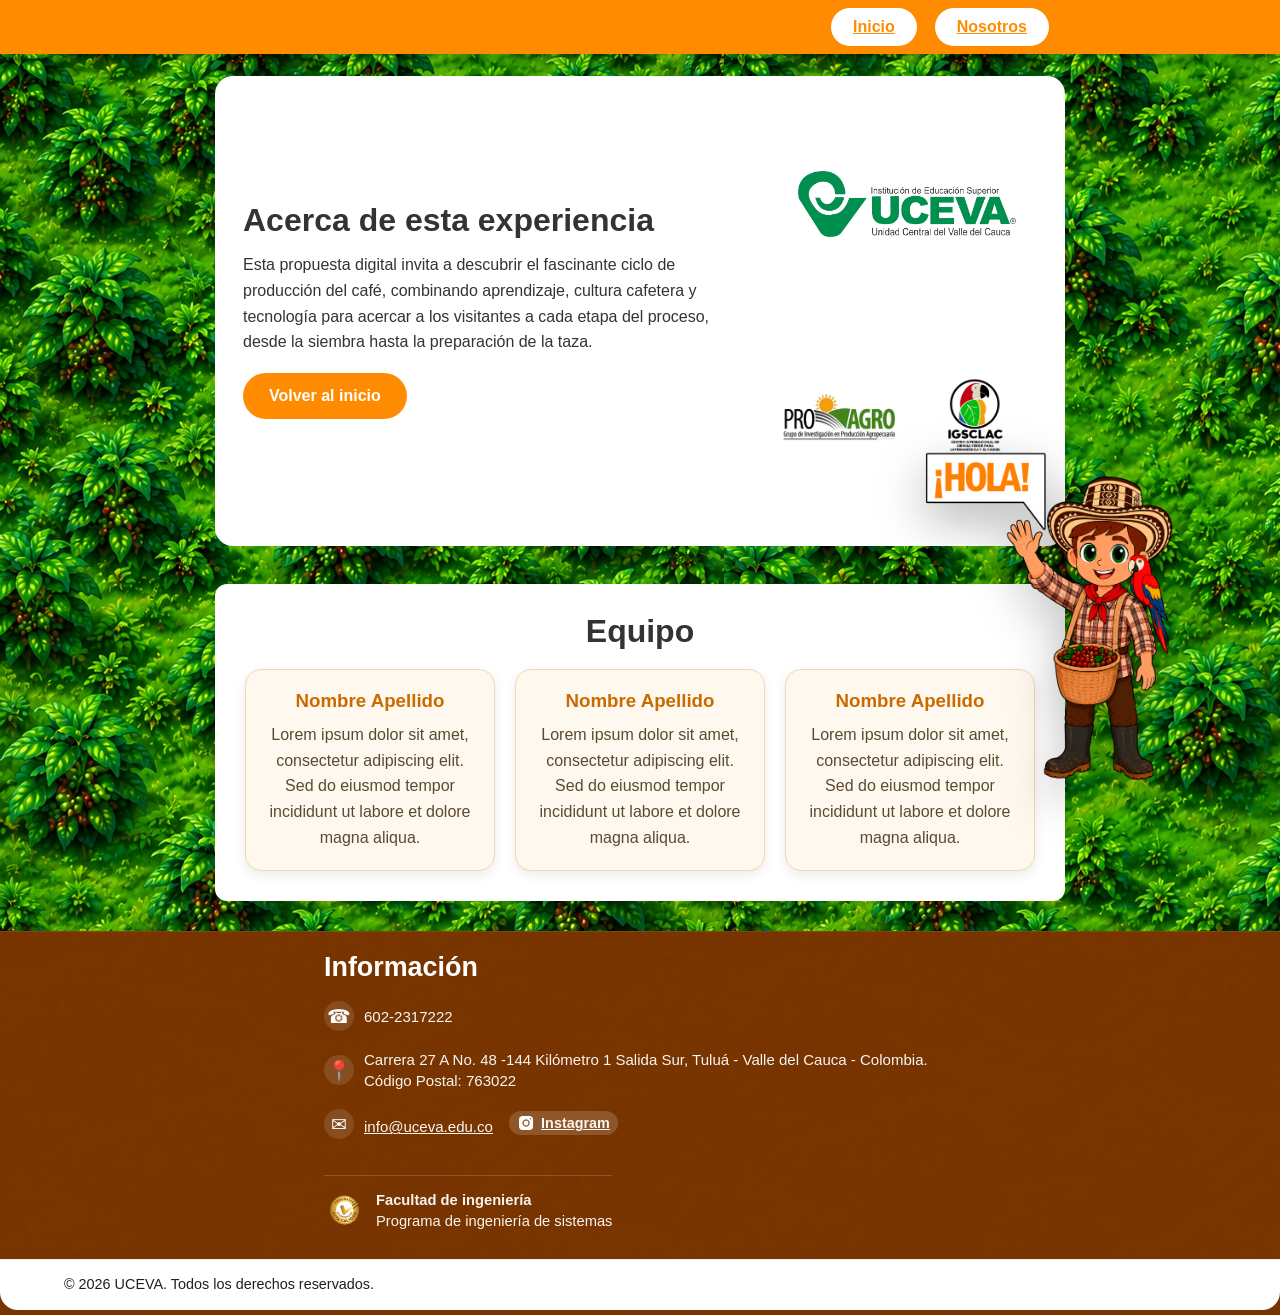
==== commit b02c04bf: "Últimos cambios antes de pasar a main" ====
--- a/Acerca.html
+++ b/Acerca.html
@@ -7,6 +7,12 @@
     <link rel="stylesheet" href="style.css">
 </head>
 <body>
+
+    <!-- SPLASH: imagen de bienvenida al inicio del proyecto -->
+    <div id="splash-overlay" class="splash-overlay">
+        <img src="imagenes/BIOPOCHITOINICIO.jpg" alt="Biopochito inicio" class="splash-image">
+    </div>
+
     <button class="btn-Biopochito" type="button" aria-label="Botón Biopochito" data-audio="Audacity/biopochito.wav"
     data-titulo="¡Hola! Soy Biopochito"
     data-desc="Bienvenido. Yo seré tu guía durante todo el recorrido del ciclo del café. ¡Haz clic en iniciar para escucharme!"
--- a/style.css
+++ b/style.css
@@ -519,7 +519,7 @@
 .footer-institucional {
         width: 100vw;
         margin: 0;
-        padding: 90px 0 100px;
+        padding: 20px 0 5px;
         background: linear-gradient(180deg, rgba(121, 52, 0, 0.99), rgba(121, 52, 0, 0.99));
         color: white;
         position: relative;
@@ -858,6 +858,54 @@
     backdrop-filter: blur(5px);
 }
 
+/* SPLASH overlay (pantalla de inicio) */
+.splash-overlay {
+    position: fixed;
+    inset: 0;
+    display: flex;
+    align-items: center;
+    justify-content: center;
+    background: #000000;
+    z-index: 9999;
+    opacity: 0;
+    visibility: hidden;
+    pointer-events: none;
+    transition: opacity 0.6s ease, visibility 0.6s ease;
+}
+
+.splash-overlay.splash-visible {
+    opacity: 1;
+    visibility: visible;
+    pointer-events: auto;
+}
+
+.splash-overlay.splash-hidden {
+    opacity: 0;
+    visibility: hidden;
+    pointer-events: none;
+}
+
+.splash-image {
+    position: absolute;
+    inset: 0;
+    width: 100%;
+    height: 100%;
+    object-fit: cover;
+    display: block;
+    transform: scale(0.98);
+    transition: transform 0.6s ease, opacity 0.6s ease;
+}
+
+.splash-overlay.splash-visible .splash-image {
+    transform: scale(1);
+}
+
+/* clase temporal para desactivar transiciones en la entrada */
+.splash-overlay.no-transition,
+.splash-overlay.no-transition .splash-image {
+    transition: none !important;
+}
+
 .modal-contenido {
     background:
         linear-gradient(180deg, rgba(255,255,255,0.98), rgba(255,255,255,0.95)),
@@ -946,6 +994,16 @@
         inset 0 0 0 8px rgba(255,255,255,0.58);
 }
 
+.modal-imagen-caption {
+    margin: 12px auto 0;
+    color: #2f2f2f;
+    font-size: 1.45rem;
+    font-weight: 700;
+    letter-spacing: 0.08em;
+    text-transform: uppercase;
+    text-align: center;
+}
+
 .modal-imagen-marco-preview-fase {
     overflow: hidden;
     clip-path: circle(50% at 50% 50%);
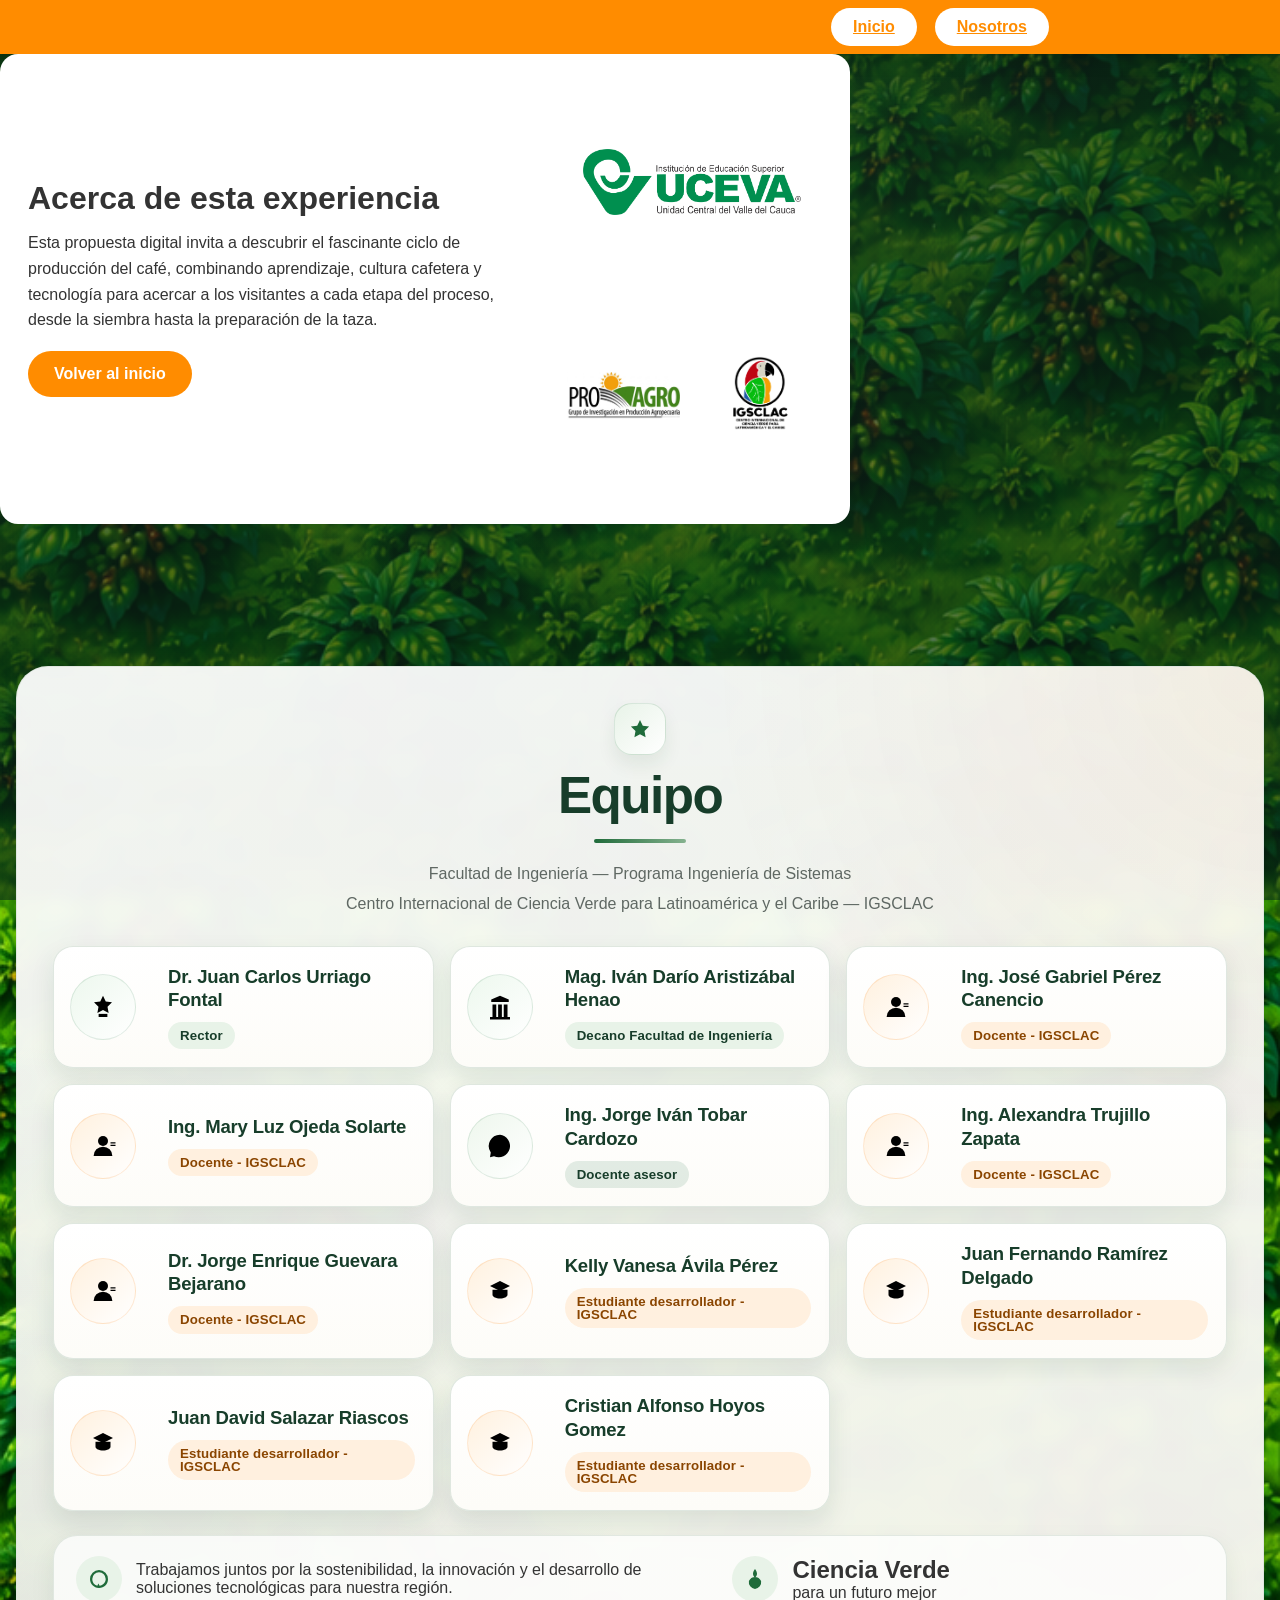
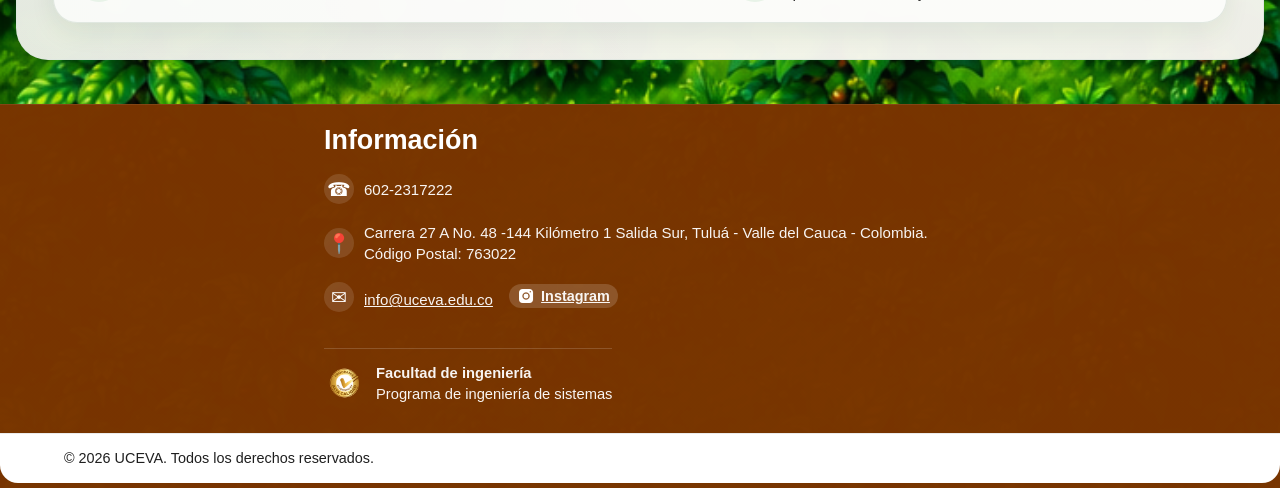
==== commit b7c29f09: "Se agrego el nombre de los participantes y se mejoro el diseño visual de la misma pestaña" ====
--- a/Acerca.html
+++ b/Acerca.html
@@ -6,21 +6,12 @@
     <title>Acerca de - Ciclo Producción del Café</title>
     <link rel="stylesheet" href="style.css">
 </head>
-<body>
+<body class="pagina-equipo">
 
     <!-- SPLASH: imagen de bienvenida al inicio del proyecto -->
     <div id="splash-overlay" class="splash-overlay">
         <img src="imagenes/BIOPOCHITOINICIO.jpg" alt="Biopochito inicio" class="splash-image">
     </div>
-
-    <button class="btn-Biopochito" type="button" aria-label="Botón Biopochito" data-audio="Audacity/biopochito.wav"
-    data-titulo="¡Hola! Soy Biopochito"
-    data-desc="Bienvenido. Yo seré tu guía durante todo el recorrido del ciclo del café. ¡Haz clic en iniciar para escucharme!"
-    data-preview-img="imagenes/Biopochito.png">
-        <img class="muneco-lateral"
-             src="imagenes/biopochito-chapolero.png"
-             alt="Biopochito">
-    </button>
 
     <nav class="navbar">
         <div class="navbar-container">
@@ -54,25 +45,49 @@
         </div>
     </section>
 
-    <section class="hero">
-        <div class="contenedor tarjetas-presentacion">
-            <h2 class="titulo-bienvenida">Equipo</h2>
-            <div class="grid-tarjetas">
-                <article class="tarjeta-presentacion">
-                    <h3>Nombre Apellido</h3>
-                    <p>Lorem ipsum dolor sit amet, consectetur adipiscing elit. Sed do eiusmod tempor incididunt ut labore et dolore magna aliqua.</p>
-                </article>
-                <article class="tarjeta-presentacion">
-                    <h3>Nombre Apellido</h3>
-                    <p>Lorem ipsum dolor sit amet, consectetur adipiscing elit. Sed do eiusmod tempor incididunt ut labore et dolore magna aliqua.</p>
-                </article>
-                <article class="tarjeta-presentacion">
-                    <h3>Nombre Apellido</h3>
-                    <p>Lorem ipsum dolor sit amet, consectetur adipiscing elit. Sed do eiusmod tempor incididunt ut labore et dolore magna aliqua.</p>
-                </article>
+    <main class="equipo-page">
+        <section class="equipo-hero" aria-labelledby="equipo-titulo">
+            <div class="equipo-panel">
+                <header class="equipo-header">
+                    <span class="equipo-icono" aria-hidden="true">
+                        <svg viewBox="0 0 24 24" role="img" focusable="false" aria-hidden="true">
+                            <path d="M12 3l2.8 5.7 6.3.9-4.6 4.4 1.1 6.2-5.6-2.9-5.6 2.9 1.1-6.2-4.6-4.4 6.3-.9L12 3z"></path>
+                        </svg>
+                    </span>
+                    <h1 id="equipo-titulo">Equipo</h1>
+                    <div class="equipo-linea" aria-hidden="true"></div>
+                    <p class="equipo-subtitulo">Facultad de Ingeniería — Programa Ingeniería de Sistemas</p>
+                    <p class="equipo-subtitulo">Centro Internacional de Ciencia Verde para Latinoamérica y el Caribe — IGSCLAC</p>
+                </header>
+
+                <div id="equipo-grid" class="equipo-grid" aria-label="Integrantes del equipo"></div>
+
+                <section class="equipo-franja" aria-label="Mensaje institucional">
+                    <div class="equipo-franja-bloque">
+                        <span class="equipo-franja-icon" aria-hidden="true">
+                            <svg viewBox="0 0 24 24" role="img" focusable="false" aria-hidden="true">
+                                <path d="M12 3a9 9 0 0 0-9 9c0 4.8 3.9 8.8 8.8 9h.4c4.8 0 8.8-3.9 8.8-8.8A9 9 0 0 0 12 3zm0 2.3a6.7 6.7 0 0 1 6.7 6.7c0 3.5-2.7 6.4-6.1 6.7l-1.2-2.1-1.1 2.1A6.7 6.7 0 0 1 5.3 12 6.7 6.7 0 0 1 12 5.3z"></path>
+                            </svg>
+                        </span>
+                        <p>Trabajamos juntos por la sostenibilidad, la innovación y el desarrollo de soluciones tecnológicas para nuestra región.</p>
+                    </div>
+                    <div class="equipo-franja-separador" aria-hidden="true"></div>
+                    <div class="equipo-franja-bloque equipo-franja-bloque--destacado">
+                        <span class="equipo-franja-icon" aria-hidden="true">
+                            <svg viewBox="0 0 24 24" role="img" focusable="false" aria-hidden="true">
+                                <path d="M12 2c-1.3 1.8-2 3.4-2 4.8 0 1.7 1.1 2.9 2 4.1.9-1.2 2-2.4 2-4.1 0-1.4-.7-3-2-4.8zm0 7.9c-2.6 0-5 1.6-6.1 4.1A6.9 6.9 0 0 0 12 22a6.9 6.9 0 0 0 6.1-8c-1.1-2.5-3.5-4.1-6.1-4.1z"></path>
+                            </svg>
+                        </span>
+                        <div>
+                            <h2>Ciencia Verde</h2>
+                            <p>para un futuro mejor</p>
+                        </div>
+                    </div>
+                </section>
+
             </div>
-        </div>
-    </section>
+        </section>
+    </main>
 
     <footer class="footer-institucional">
         <div class="footer-contenido">
@@ -109,5 +124,7 @@
             <p class="footer-bottom-text">© 2026 UCEVA. Todos los derechos reservados.</p>
         </div>
     </footer>
+
+    <script src="script.js"></script>
 </body>
 </html>
--- a/style.css
+++ b/style.css
@@ -2,6 +2,21 @@
     margin: 0;
     padding: 0;
     box-sizing: border-box;
+}
+
+:root {
+    --verde-principal: #1f6b3a;
+    --verde-oscuro: #173d2a;
+    --verde-claro: #e8f3e8;
+    --naranja-principal: #f57c00;
+    --naranja-suave: #fff0df;
+    --fondo-crema: #f8f6f1;
+    --texto-principal: #24352d;
+    --texto-secundario: #5f6863;
+    --borde-suave: #dce5dd;
+    --sombra-panel: 0 24px 60px rgba(16, 40, 28, 0.18);
+    --sombra-tarjeta: 0 10px 24px rgba(23, 61, 42, 0.10);
+    --transicion-rapida: 220ms ease;
 }
 
 /* Small-screen override: make Biopochito larger on narrow devices */
@@ -69,6 +84,72 @@
     min-height: 100vh;
     padding: 76px 20px 0px;
     overflow-x: hidden;
+}
+
+body.pagina-equipo {
+    display: block;
+    align-items: stretch;
+    justify-content: flex-start;
+    padding: 0;
+    background-color: var(--fondo-crema);
+    background-image: url('imagenes/FONDOPASTO.png');
+    background-size: cover;
+    background-position: center;
+    background-repeat: no-repeat;
+    position: relative;
+}
+
+body.pagina-equipo::before {
+    content: "";
+    position: fixed;
+    inset: 0;
+    background:
+        linear-gradient(180deg, rgba(11, 39, 25, 0.72), rgba(11, 39, 25, 0.60)),
+        radial-gradient(circle at top, rgba(255, 255, 255, 0.08), transparent 58%);
+    pointer-events: none;
+    z-index: 0;
+}
+
+body.pagina-equipo > * {
+    position: relative;
+    z-index: 1;
+}
+
+body.pagina-equipo .equipo-page {
+    width: 100%;
+    padding: 112px 0 44px;
+}
+
+body.pagina-equipo .equipo-hero {
+    width: min(1250px, calc(100% - 32px));
+    margin: 0 auto;
+}
+
+body.pagina-equipo .equipo-panel {
+    position: relative;
+    overflow: hidden;
+    padding: clamp(24px, 3vw, 36px);
+    border-radius: 32px;
+    border: 1px solid rgba(220, 229, 221, 0.82);
+    background:
+        linear-gradient(180deg, rgba(255, 255, 255, 0.94), rgba(248, 246, 241, 0.96));
+    box-shadow: var(--sombra-panel);
+    backdrop-filter: blur(8px);
+}
+
+body.pagina-equipo .equipo-panel::after {
+    content: "";
+    position: absolute;
+    inset: 0;
+    pointer-events: none;
+    background:
+        radial-gradient(circle at top right, rgba(245, 124, 0, 0.06), transparent 35%),
+        radial-gradient(circle at bottom left, rgba(31, 107, 58, 0.05), transparent 40%);
+}
+
+body.pagina-equipo .equipo-panel > * {
+    position: relative;
+    z-index: 1;
 }
 
 /* Barra de navegación */
@@ -305,7 +386,18 @@
     display: grid;
     grid-template-columns: repeat(3, minmax(0, 1fr));
     gap: 20px;
-    margin-top: 20px;
+    margin-top: 0;
+}
+
+.equipo-descripcion {
+    margin-top: 8px;
+    margin-bottom: 24px;
+    color: #5a4a32;
+    line-height: 1.6;
+}
+
+.equipo-grid .tarjeta-presentacion {
+    height: 100%;
 }
 
 .tarjeta-presentacion {
@@ -324,6 +416,22 @@
 .tarjeta-presentacion p {
     line-height: 1.6;
     color: #5a4a32;
+}
+
+@media (max-width: 1024px) {
+    .grid-tarjetas {
+        grid-template-columns: repeat(2, minmax(0, 1fr));
+    }
+}
+
+@media (max-width: 640px) {
+    .grid-tarjetas {
+        grid-template-columns: 1fr;
+    }
+
+    .equipo-descripcion {
+        margin-bottom: 20px;
+    }
 }
 
 .bienvenida {
@@ -360,6 +468,204 @@
     font-size: 1rem;
     line-height: 1.6;
     margin-bottom: 18px;
+}
+
+body.pagina-equipo .equipo-header {
+    text-align: center;
+    max-width: 900px;
+    margin: 0 auto 26px;
+}
+
+body.pagina-equipo .equipo-icono {
+    width: 52px;
+    height: 52px;
+    border-radius: 18px;
+    margin: 0 auto 14px;
+    display: grid;
+    place-items: center;
+    background: linear-gradient(135deg, var(--verde-claro), #ffffff);
+    border: 1px solid rgba(31, 107, 58, 0.15);
+    color: var(--verde-principal);
+    box-shadow: 0 10px 18px rgba(23, 61, 42, 0.08);
+}
+
+body.pagina-equipo .equipo-icono svg,
+body.pagina-equipo .equipo-franja-icon svg {
+    width: 24px;
+    height: 24px;
+    fill: currentColor;
+}
+
+body.pagina-equipo .equipo-header h1 {
+    margin: 0;
+    color: var(--verde-oscuro);
+    font-size: clamp(2rem, 4vw, 3.6rem);
+    line-height: 1.05;
+    font-weight: 800;
+    letter-spacing: -0.03em;
+}
+
+body.pagina-equipo .equipo-linea {
+    width: 92px;
+    height: 4px;
+    border-radius: 999px;
+    margin: 16px auto 18px;
+    background: linear-gradient(90deg, var(--verde-principal), #85b28f);
+}
+
+body.pagina-equipo .equipo-subtitulo {
+    max-width: 760px;
+    margin: 0 auto;
+    color: var(--texto-secundario);
+    line-height: 1.65;
+    font-size: clamp(0.98rem, 1.25vw, 1.08rem);
+}
+
+body.pagina-equipo .equipo-subtitulo + .equipo-subtitulo {
+    margin-top: 4px;
+}
+
+body.pagina-equipo .equipo-grid {
+    display: grid;
+    grid-template-columns: repeat(3, minmax(0, 1fr));
+    gap: 16px;
+    margin-top: 28px;
+}
+
+body.pagina-equipo .equipo-card {
+    display: grid;
+    grid-template-columns: 82px minmax(0, 1fr);
+    gap: 16px;
+    align-items: center;
+    min-height: 100%;
+    padding: 18px 18px 18px 16px;
+    border-radius: 20px;
+    border: 1px solid rgba(220, 229, 221, 0.9);
+    background: linear-gradient(180deg, #ffffff, #fdfcf8);
+    box-shadow: var(--sombra-tarjeta);
+    transition: transform var(--transicion-rapida), box-shadow var(--transicion-rapida), border-color var(--transicion-rapida);
+}
+
+body.pagina-equipo .equipo-card:hover {
+    transform: translateY(-5px);
+    border-color: rgba(31, 107, 58, 0.24);
+    box-shadow: 0 16px 30px rgba(23, 61, 42, 0.14);
+}
+
+body.pagina-equipo .equipo-card-icon {
+    width: 66px;
+    height: 66px;
+    border-radius: 50%;
+    display: grid;
+    place-items: center;
+    flex-shrink: 0;
+    background: var(--verde-claro);
+    border: 1px solid rgba(31, 107, 58, 0.12);
+    color: var(--verde-principal);
+}
+
+body.pagina-equipo .equipo-card-icon--rector,
+body.pagina-equipo .equipo-card-icon--edificio {
+    background: linear-gradient(135deg, #edf8ee, #ffffff);
+}
+
+body.pagina-equipo .equipo-card-icon--docente {
+    background: linear-gradient(135deg, #fff1df, #ffffff);
+    color: var(--naranja-principal);
+    border-color: rgba(245, 124, 0, 0.15);
+}
+
+body.pagina-equipo .equipo-card-icon--asesor {
+    background: linear-gradient(135deg, #eef7ed, #ffffff);
+}
+
+body.pagina-equipo .equipo-card-icon--estudiante {
+    background: linear-gradient(135deg, #fff1df, #ffffff);
+    color: var(--naranja-principal);
+    border-color: rgba(245, 124, 0, 0.15);
+}
+
+body.pagina-equipo .equipo-card-icon svg {
+    width: 30px;
+    height: 30px;
+}
+
+body.pagina-equipo .equipo-card-body {
+    min-width: 0;
+}
+
+body.pagina-equipo .equipo-card-body h3 {
+    margin: 0;
+    color: var(--verde-oscuro);
+    font-size: clamp(1.08rem, 1.45vw, 1.28rem);
+    font-weight: 700;
+    line-height: 1.28;
+    letter-spacing: -0.01em;
+    overflow-wrap: anywhere;
+}
+
+body.pagina-equipo .equipo-card-role {
+    display: inline-flex;
+    align-items: center;
+    width: fit-content;
+    margin-top: 10px;
+    padding: 7px 12px;
+    border-radius: 999px;
+    font-size: 0.83rem;
+    font-weight: 700;
+    line-height: 1;
+    letter-spacing: 0.01em;
+}
+
+body.pagina-equipo .equipo-card-role--institucional {
+    background: var(--verde-claro);
+    color: var(--verde-oscuro);
+}
+
+body.pagina-equipo .equipo-card-role--academico {
+    background: var(--naranja-suave);
+    color: #8a4500;
+}
+
+body.pagina-equipo .equipo-card-role--asesor {
+    background: rgba(31, 107, 58, 0.12);
+    color: var(--verde-oscuro);
+}
+
+body.pagina-equipo .equipo-franja {
+    margin-top: 24px;
+    padding: 20px 22px;
+    display: grid;
+    grid-template-columns: minmax(0, 1.25fr) auto minmax(0, 0.95fr);
+    gap: 18px;
+    align-items: center;
+    border-radius: 24px;
+    background: rgba(255, 255, 255, 0.75);
+    border: 1px solid rgba(220, 229, 221, 0.86);
+    box-shadow: 0 10px 24px rgba(23, 61, 42, 0.08);
+}
+
+body.pagina-equipo .equipo-franja-bloque {
+    display: flex;
+    align-items: center;
+    gap: 14px;
+    min-width: 0;
+}
+
+body.pagina-equipo .equipo-franja-icon {
+    width: 46px;
+    height: 46px;
+    border-radius: 50%;
+    display: grid;
+    place-items: center;
+    background: var(--verde-claro);
+    color: var(--verde-principal);
+    flex-shrink: 0;
+}
+
+body.pagina-equipo .equipo-franja p,
+body.pagina-equipo .equipo-franja h2 {
+    margin: 0;
 }
 
 .btn-descubrir {
@@ -692,7 +998,6 @@
         right: 6%;
         top: 40%;
     }
-}
 
 @media (max-width: 620px) {
     .footer-institucional {
@@ -1124,6 +1429,78 @@
     }
 }
 
+@media (max-width: 1100px) {
+    body.pagina-equipo .equipo-grid {
+        grid-template-columns: repeat(2, minmax(0, 1fr));
+    }
+}
+
+@media (max-width: 760px) {
+    body.pagina-equipo .equipo-page {
+        padding-top: 128px;
+    }
+
+    body.pagina-equipo .equipo-grid {
+        grid-template-columns: 1fr;
+    }
+
+    body.pagina-equipo .equipo-card {
+        grid-template-columns: 74px minmax(0, 1fr);
+    }
+
+    body.pagina-equipo .equipo-franja {
+        grid-template-columns: 1fr;
+        gap: 16px;
+        text-align: center;
+    }
+
+    body.pagina-equipo .equipo-franja-bloque,
+    body.pagina-equipo .equipo-franja-bloque--destacado {
+        justify-content: center;
+        text-align: center;
+        flex-direction: column;
+    }
+
+    body.pagina-equipo .equipo-franja-separador {
+        width: 100%;
+        height: 1px;
+    }
+}
+
+@media (max-width: 520px) {
+    body.pagina-equipo .equipo-panel {
+        padding: 20px 16px 18px;
+        border-radius: 24px;
+    }
+
+    body.pagina-equipo .equipo-header h1 {
+        font-size: clamp(2rem, 10vw, 2.4rem);
+    }
+
+    body.pagina-equipo .equipo-card {
+        grid-template-columns: 68px minmax(0, 1fr);
+        padding: 16px;
+    }
+
+    body.pagina-equipo .equipo-card-icon {
+        width: 60px;
+        height: 60px;
+    }
+
+    body.pagina-equipo .equipo-franja {
+        padding: 18px 16px;
+    }
+}
+
+@media (prefers-reduced-motion: reduce) {
+    *, *::before, *::after {
+        animation-duration: 0.01ms !important;
+        animation-iteration-count: 1 !important;
+        transition-duration: 0.01ms !important;
+        scroll-behavior: auto !important;
+    }
+}
+
 @media (max-width: 820px) {
     body {
         padding: 76px 12px 40px;
@@ -1155,7 +1532,11 @@
         right: 8px;
         bottom: 12px;
         width: clamp(120px, 32vw, 180px);
-            "logo2 logo3";
+        grid-template-columns: 1fr;
+        grid-template-areas:
+            "logo1"
+            "logo2"
+            "logo3";
     }
 
     .seccion-fondo {
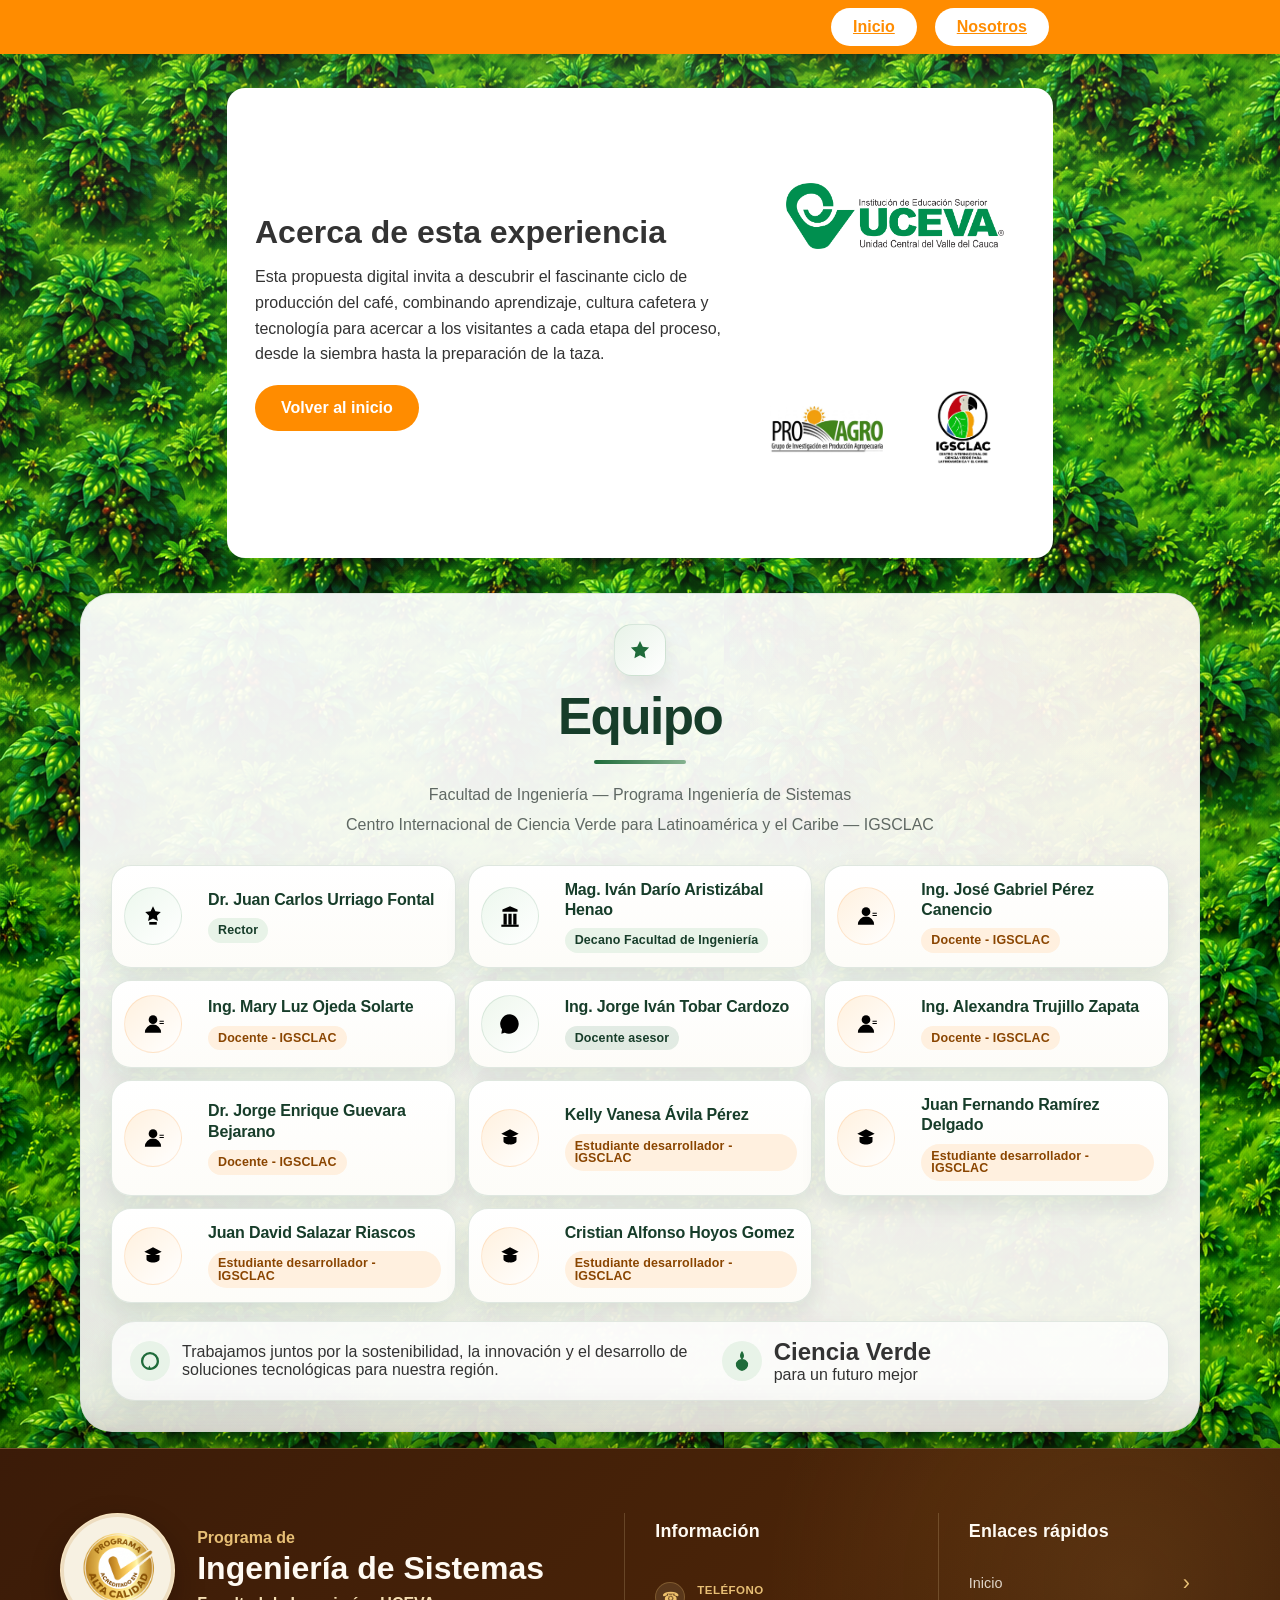
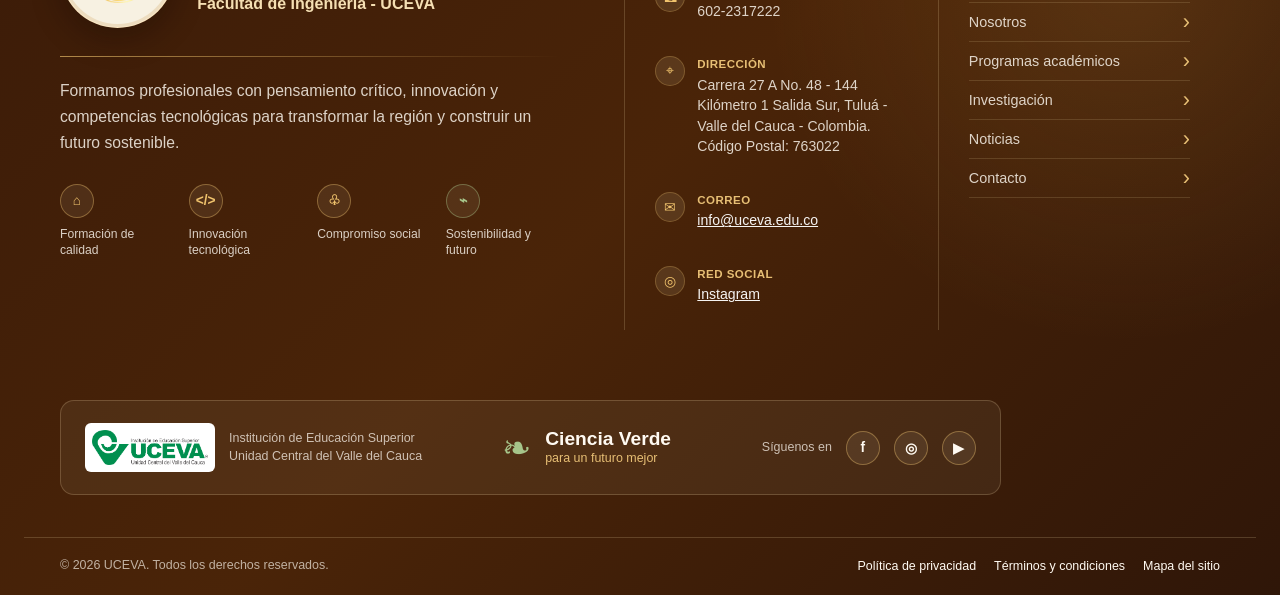
==== commit f9a11268: "Rediseñar footer institucional" ====
--- a/Acerca.html
+++ b/Acerca.html
@@ -91,38 +91,14 @@
 
     <footer class="footer-institucional">
         <div class="footer-contenido">
-            <div class="footer-contact footer-column">
-                <h3>Información</h3>
-                <div class="info-item">
-                    <span class="icon">☎</span>
-                    <p>602-2317222</p>
-                </div>
-                <div class="info-item">
-                    <span class="icon">📍</span>
-                    <p>Carrera 27 A No. 48 -144 Kilómetro 1 Salida Sur, Tuluá - Valle del Cauca - Colombia.<br>Código Postal: 763022</p>
-                </div>
-                <div class="info-item">
-                    <span class="icon">✉</span>
-                    <p>
-                        <a href="mailto:info@uceva.edu.co">info@uceva.edu.co</a>
-                        <a class="footer-social-link" href="https://www.instagram.com/cienciaverde.co?utm_source=ig_web_button_share_sheet&igsh=ZDNlZDc0MzIxNw%3D%3D" target="_blank" aria-label="Instagram">
-                            <img src="imagenes/logo instagram.png" alt="Instagram" class="footer-social-icon">
-                            Instagram
-                        </a>
-                    </p>
-                </div>
-                <div class="footer-academico">
-                    <img src="imagenes/altacalidad.png" alt="Alta calidad" class="footer-academico-logo">
-                    <div class="footer-academico-text">
-                        <p>Facultad de ingeniería</p>
-                        <p>Programa de ingeniería de sistemas</p>
-                    </div>
-                </div>
+            <div class="footer-principal">
+                <section class="footer-programa" aria-labelledby="footer-programa-titulo"><div class="footer-programa-cabecera"><img src="imagenes/altacalidad.png" alt="Sello de alta calidad UCEVA" class="footer-acreditacion"><div><p class="footer-programa-pretitle">Programa de</p><h2 id="footer-programa-titulo">Ingeniería de Sistemas</h2><p class="footer-programa-institucion">Facultad de Ingeniería - UCEVA</p></div></div><div class="footer-programa-linea"></div><p class="footer-programa-descripcion">Formamos profesionales con pensamiento crítico, innovación y competencias tecnológicas para transformar la región y construir un futuro sostenible.</p><div class="footer-valores" aria-label="Valores del programa"><div class="footer-valor"><span class="footer-icono" aria-hidden="true">⌂</span><span>Formación de calidad</span></div><div class="footer-valor"><span class="footer-icono" aria-hidden="true">&lt;/&gt;</span><span>Innovación tecnológica</span></div><div class="footer-valor"><span class="footer-icono" aria-hidden="true">♧</span><span>Compromiso social</span></div><div class="footer-valor"><span class="footer-icono footer-icono--verde" aria-hidden="true">⌁</span><span>Sostenibilidad y futuro</span></div></div></section>
+                <section class="footer-columna footer-contact" aria-labelledby="footer-info-titulo"><h3 id="footer-info-titulo">Información</h3><div class="info-item"><span class="icon" aria-hidden="true">☎</span><p><span class="info-label">Teléfono</span>602-2317222</p></div><div class="info-item"><span class="icon" aria-hidden="true">⌖</span><p><span class="info-label">Dirección</span>Carrera 27 A No. 48 - 144<br>Kilómetro 1 Salida Sur, Tuluá -<br>Valle del Cauca - Colombia.<br>Código Postal: 763022</p></div><div class="info-item"><span class="icon" aria-hidden="true">✉</span><p><span class="info-label">Correo</span><a href="mailto:info@uceva.edu.co">info@uceva.edu.co</a></p></div><div class="info-item"><span class="icon" aria-hidden="true">◎</span><p><span class="info-label">Red social</span><a href="https://www.instagram.com/cienciaverde.co?utm_source=ig_web_button_share_sheet&amp;igsh=ZDNlZDc0MzIxNw%3D%3D" target="_blank" rel="noopener noreferrer">Instagram</a></p></div></section>
+                <nav class="footer-columna footer-enlaces" aria-labelledby="footer-enlaces-titulo"><h3 id="footer-enlaces-titulo">Enlaces rápidos</h3><a href="index.html">Inicio <span aria-hidden="true">›</span></a><a href="Acerca.html">Nosotros <span aria-hidden="true">›</span></a><a href="#">Programas académicos <span aria-hidden="true">›</span></a><a href="#">Investigación <span aria-hidden="true">›</span></a><a href="#">Noticias <span aria-hidden="true">›</span></a><a href="mailto:info@uceva.edu.co">Contacto <span aria-hidden="true">›</span></a></nav>
             </div>
+            <section class="footer-identidad" aria-label="Identidad institucional y redes sociales"><div class="footer-uceva"><img src="imagenes/Uceva Horizontal (png).png" alt="Logo UCEVA"><p>Institución de Educación Superior<br>Unidad Central del Valle del Cauca</p></div><div class="footer-ciencia"><span class="footer-hoja" aria-hidden="true">❧</span><div><strong>Ciencia Verde</strong><span>para un futuro mejor</span></div></div><div class="footer-redes"><span>Síguenos en</span><a href="#" aria-label="Facebook">f</a><a href="https://www.instagram.com/cienciaverde.co?utm_source=ig_web_button_share_sheet&amp;igsh=ZDNlZDc0MzIxNw%3D%3D" target="_blank" rel="noopener noreferrer" aria-label="Instagram">◎</a><a href="#" aria-label="YouTube">▶</a></div></section>
         </div>
-        <div class="footer-bottom">
-            <p class="footer-bottom-text">© 2026 UCEVA. Todos los derechos reservados.</p>
-        </div>
+        <div class="footer-bottom"><p class="footer-bottom-text">© 2026 UCEVA. Todos los derechos reservados.</p><div><a href="#">Política de privacidad</a><a href="#">Términos y condiciones</a><a href="#">Mapa del sitio</a></div></div>
     </footer>
 
     <script src="script.js"></script>
--- a/style.css
+++ b/style.css
@@ -87,15 +87,14 @@
 }
 
 body.pagina-equipo {
-    display: block;
+    display: flex;
+    flex-direction: column;
     align-items: stretch;
     justify-content: flex-start;
+    min-height: 100vh;
     padding: 0;
     background-color: var(--fondo-crema);
     background-image: url('imagenes/FONDOPASTO.png');
-    background-size: cover;
-    background-position: center;
-    background-repeat: no-repeat;
     position: relative;
 }
 
@@ -104,8 +103,8 @@
     position: fixed;
     inset: 0;
     background:
-        linear-gradient(180deg, rgba(11, 39, 25, 0.72), rgba(11, 39, 25, 0.60)),
-        radial-gradient(circle at top, rgba(255, 255, 255, 0.08), transparent 58%);
+        linear-gradient(180deg, rgba(255, 255, 255, 0.08), rgba(255, 255, 255, 0.02)),
+        radial-gradient(circle at top, rgba(255, 255, 255, 0.06), transparent 58%);
     pointer-events: none;
     z-index: 0;
 }
@@ -117,24 +116,23 @@
 
 body.pagina-equipo .equipo-page {
     width: 100%;
-    padding: 112px 0 44px;
+    padding: 15px 0 16px;
 }
 
 body.pagina-equipo .equipo-hero {
-    width: min(1250px, calc(100% - 32px));
+    width: min(1120px, calc(100% - 32px));
     margin: 0 auto;
 }
 
 body.pagina-equipo .equipo-panel {
     position: relative;
     overflow: hidden;
-    padding: clamp(24px, 3vw, 36px);
+    padding: clamp(20px, 2.4vw, 30px);
     border-radius: 32px;
     border: 1px solid rgba(220, 229, 221, 0.82);
     background:
         linear-gradient(180deg, rgba(255, 255, 255, 0.94), rgba(248, 246, 241, 0.96));
     box-shadow: var(--sombra-panel);
-    backdrop-filter: blur(8px);
 }
 
 body.pagina-equipo .equipo-panel::after {
@@ -382,6 +380,18 @@
     margin-bottom: 30px;
 }
 
+body.pagina-equipo .hero {
+    display: flex;
+    align-items: center;
+    justify-content: center;
+    width: min(850px, calc(100% - 24px));
+    max-width: 850px;
+    align-self: center;
+    min-height: 0;
+    padding: 34px 12px 20px;
+    margin: 0;
+}
+
 .grid-tarjetas {
     display: grid;
     grid-template-columns: repeat(3, minmax(0, 1fr));
@@ -528,17 +538,17 @@
 body.pagina-equipo .equipo-grid {
     display: grid;
     grid-template-columns: repeat(3, minmax(0, 1fr));
-    gap: 16px;
-    margin-top: 28px;
+    gap: 12px;
+    margin-top: 20px;
 }
 
 body.pagina-equipo .equipo-card {
     display: grid;
-    grid-template-columns: 82px minmax(0, 1fr);
-    gap: 16px;
+    grid-template-columns: 72px minmax(0, 1fr);
+    gap: 12px;
     align-items: center;
     min-height: 100%;
-    padding: 18px 18px 18px 16px;
+    padding: 14px 14px 14px 12px;
     border-radius: 20px;
     border: 1px solid rgba(220, 229, 221, 0.9);
     background: linear-gradient(180deg, #ffffff, #fdfcf8);
@@ -553,8 +563,8 @@
 }
 
 body.pagina-equipo .equipo-card-icon {
-    width: 66px;
-    height: 66px;
+    width: 58px;
+    height: 58px;
     border-radius: 50%;
     display: grid;
     place-items: center;
@@ -586,8 +596,8 @@
 }
 
 body.pagina-equipo .equipo-card-icon svg {
-    width: 30px;
-    height: 30px;
+    width: 26px;
+    height: 26px;
 }
 
 body.pagina-equipo .equipo-card-body {
@@ -597,7 +607,7 @@
 body.pagina-equipo .equipo-card-body h3 {
     margin: 0;
     color: var(--verde-oscuro);
-    font-size: clamp(1.08rem, 1.45vw, 1.28rem);
+    font-size: clamp(1rem, 1.25vw, 1.16rem);
     font-weight: 700;
     line-height: 1.28;
     letter-spacing: -0.01em;
@@ -608,10 +618,10 @@
     display: inline-flex;
     align-items: center;
     width: fit-content;
-    margin-top: 10px;
-    padding: 7px 12px;
+    margin-top: 8px;
+    padding: 6px 10px;
     border-radius: 999px;
-    font-size: 0.83rem;
+    font-size: 0.78rem;
     font-weight: 700;
     line-height: 1;
     letter-spacing: 0.01em;
@@ -633,11 +643,11 @@
 }
 
 body.pagina-equipo .equipo-franja {
-    margin-top: 24px;
-    padding: 20px 22px;
+    margin-top: 18px;
+    padding: 16px 18px;
     display: grid;
     grid-template-columns: minmax(0, 1.25fr) auto minmax(0, 0.95fr);
-    gap: 18px;
+    gap: 14px;
     align-items: center;
     border-radius: 24px;
     background: rgba(255, 255, 255, 0.75);
@@ -648,13 +658,13 @@
 body.pagina-equipo .equipo-franja-bloque {
     display: flex;
     align-items: center;
-    gap: 14px;
+    gap: 12px;
     min-width: 0;
 }
 
 body.pagina-equipo .equipo-franja-icon {
-    width: 46px;
-    height: 46px;
+    width: 40px;
+    height: 40px;
     border-radius: 50%;
     display: grid;
     place-items: center;
@@ -1437,7 +1447,7 @@
 
 @media (max-width: 760px) {
     body.pagina-equipo .equipo-page {
-        padding-top: 128px;
+        padding-top: 18px;
     }
 
     body.pagina-equipo .equipo-grid {
@@ -1469,7 +1479,7 @@
 
 @media (max-width: 520px) {
     body.pagina-equipo .equipo-panel {
-        padding: 20px 16px 18px;
+        padding: 18px 14px 16px;
         border-radius: 24px;
     }
 
@@ -1478,17 +1488,17 @@
     }
 
     body.pagina-equipo .equipo-card {
-        grid-template-columns: 68px minmax(0, 1fr);
-        padding: 16px;
+        grid-template-columns: 64px minmax(0, 1fr);
+        padding: 13px;
     }
 
     body.pagina-equipo .equipo-card-icon {
-        width: 60px;
-        height: 60px;
+        width: 52px;
+        height: 52px;
     }
 
     body.pagina-equipo .equipo-franja {
-        padding: 18px 16px;
+        padding: 16px 14px;
     }
 }
 
@@ -1504,6 +1514,11 @@
 @media (max-width: 820px) {
     body {
         padding: 76px 12px 40px;
+    }
+
+    body.pagina-equipo .hero {
+        min-height: 0;
+        padding: 26px 12px 16px;
     }
 
     .btn-Biopochito {
@@ -1818,3 +1833,407 @@
         padding: 24px 16px 140px;
     }
 }
+
+/* Footer institucional renovado */
+.footer-institucional {
+    width: 100vw;
+    margin-left: calc(50% - 50vw);
+    padding: 64px 24px 0;
+    color: #fffaf2;
+    background:
+        radial-gradient(circle at 88% 18%, rgba(204, 147, 63, 0.16), transparent 28%),
+        linear-gradient(135deg, #3b1b08 0%, #4a2408 48%, #2f1608 100%);
+    border-top: 1px solid rgba(255, 222, 163, 0.24);
+    box-shadow: 0 -18px 50px rgba(45, 23, 8, 0.2);
+}
+
+.footer-contenido {
+    width: min(1400px, 100%);
+    max-width: 1400px;
+    margin: 0 auto;
+    padding: 0 36px 42px;
+}
+
+.footer-principal {
+    display: grid;
+    grid-template-columns: minmax(0, 1.8fr) minmax(220px, 1fr) minmax(210px, 0.9fr);
+    gap: 0;
+}
+
+.footer-programa,
+.footer-columna {
+    min-width: 0;
+}
+
+.footer-programa {
+    padding-right: clamp(28px, 5vw, 78px);
+}
+
+.footer-programa-cabecera {
+    display: flex;
+    align-items: center;
+    gap: 22px;
+}
+
+.footer-acreditacion {
+    width: clamp(86px, 9vw, 126px);
+    height: clamp(86px, 9vw, 126px);
+    flex: 0 0 auto;
+    object-fit: contain;
+    padding: 8px;
+    border: 1px solid rgba(255, 218, 151, 0.45);
+    border-radius: 50%;
+    background: rgba(255, 250, 236, 0.96);
+    box-shadow: 0 12px 30px rgba(17, 7, 2, 0.3), inset 0 0 0 3px rgba(186, 126, 42, 0.18);
+}
+
+.footer-programa-pretitle {
+    margin: 0 0 4px;
+    color: #e7bf75;
+    font-size: 1rem;
+    font-weight: 600;
+}
+
+.footer-programa h2 {
+    margin: 0;
+    color: #fffaf2;
+    font-size: clamp(1.75rem, 2.5vw, 2.1rem);
+    line-height: 1.08;
+    font-weight: 800;
+}
+
+.footer-programa-institucion {
+    margin: 9px 0 0;
+    color: #f5dfb3;
+    font-size: 1rem;
+    font-weight: 700;
+}
+
+.footer-programa-linea {
+    height: 1px;
+    margin: 28px 0 21px;
+    background: linear-gradient(90deg, rgba(232, 188, 104, 0.68), rgba(232, 188, 104, 0));
+}
+
+.footer-programa-descripcion {
+    max-width: 670px;
+    margin: 0;
+    color: rgba(255, 250, 242, 0.82);
+    font-size: 0.98rem;
+    line-height: 1.65;
+}
+
+.footer-valores {
+    display: grid;
+    grid-template-columns: repeat(4, minmax(0, 1fr));
+    gap: 14px;
+    margin-top: 28px;
+}
+
+.footer-valor {
+    display: flex;
+    flex-direction: column;
+    gap: 9px;
+    color: rgba(255, 250, 242, 0.8);
+    font-size: 0.76rem;
+    line-height: 1.3;
+}
+
+.footer-icono,
+.footer-redes a {
+    display: inline-grid;
+    place-items: center;
+    width: 34px;
+    height: 34px;
+    border: 1px solid rgba(238, 194, 110, 0.38);
+    border-radius: 50%;
+    color: #f0c36d;
+    background: rgba(255, 238, 198, 0.08);
+    font-size: 0.86rem;
+    font-weight: 800;
+}
+
+.footer-icono--verde {
+    color: #a6c58a;
+    border-color: rgba(166, 197, 138, 0.4);
+}
+
+.footer-columna {
+    padding: 8px 30px;
+    border-left: 1px solid rgba(255, 229, 178, 0.18);
+}
+
+.footer-columna h3 {
+    margin: 0 0 22px;
+    color: #fffaf2;
+    font-size: 1.12rem;
+    letter-spacing: 0.01em;
+}
+
+.footer-contact .info-item {
+    align-items: flex-start;
+    gap: 12px;
+    margin: 0 0 17px;
+}
+
+.footer-contact .info-item .icon {
+    width: 30px;
+    min-width: 30px;
+    height: 30px;
+    color: #f0c36d;
+    background: rgba(255, 238, 198, 0.1);
+    border: 1px solid rgba(238, 194, 110, 0.25);
+    font-size: 0.85rem;
+}
+
+.footer-contact .info-item p {
+    color: rgba(255, 250, 242, 0.82);
+    font-size: 0.88rem;
+    line-height: 1.45;
+}
+
+.info-label {
+    display: block;
+    margin-bottom: 2px;
+    color: #e7bf75;
+    font-size: 0.72rem;
+    font-weight: 700;
+    letter-spacing: 0.04em;
+    text-transform: uppercase;
+}
+
+.footer-contact a,
+.footer-enlaces a,
+.footer-bottom a {
+    color: inherit;
+    text-decoration: none;
+    transition: color 220ms ease, transform 220ms ease, border-color 220ms ease;
+}
+
+.footer-contact a:hover,
+.footer-contact a:focus-visible,
+.footer-bottom a:hover,
+.footer-bottom a:focus-visible {
+    color: #f0c36d;
+}
+
+.footer-enlaces a {
+    display: flex;
+    align-items: center;
+    justify-content: space-between;
+    min-height: 39px;
+    border-bottom: 1px solid rgba(255, 229, 178, 0.14);
+    color: rgba(255, 250, 242, 0.82);
+    font-size: 0.9rem;
+}
+
+.footer-enlaces a span {
+    color: #e7bf75;
+    font-size: 1.35rem;
+    transition: transform 220ms ease;
+}
+
+.footer-enlaces a:hover,
+.footer-enlaces a:focus-visible {
+    color: #f0c36d;
+}
+
+.footer-enlaces a:hover span,
+.footer-enlaces a:focus-visible span {
+    transform: translateX(4px);
+}
+
+.footer-identidad {
+    display: grid;
+    grid-template-columns: 1.2fr 1fr 0.8fr;
+    gap: 24px;
+    align-items: center;
+    margin-top: 42px;
+    padding: 22px 24px;
+    border: 1px solid rgba(255, 229, 178, 0.2);
+    border-radius: 14px;
+    background: rgba(255, 246, 222, 0.06);
+}
+
+.footer-uceva,
+.footer-ciencia,
+.footer-redes {
+    display: flex;
+    align-items: center;
+    gap: 14px;
+    min-width: 0;
+}
+
+.footer-uceva img {
+    width: 130px;
+    max-height: 52px;
+    object-fit: contain;
+    padding: 7px;
+    background: #fff;
+    border-radius: 6px;
+}
+
+.footer-uceva p,
+.footer-ciencia span,
+.footer-redes > span {
+    margin: 0;
+    color: rgba(255, 250, 242, 0.72);
+    font-size: 0.78rem;
+    line-height: 1.4;
+}
+
+.footer-ciencia {
+    justify-content: center;
+}
+
+.footer-hoja {
+    color: #a6c58a !important;
+    font-size: 2.2rem !important;
+}
+
+.footer-ciencia strong,
+.footer-ciencia span {
+    display: block;
+}
+
+.footer-ciencia strong {
+    color: #fffaf2;
+    font-size: 1.2rem;
+}
+
+.footer-ciencia div span {
+    color: #e7bf75;
+}
+
+.footer-redes {
+    justify-content: flex-end;
+    flex-wrap: wrap;
+}
+
+.footer-redes a {
+    color: #fffaf2;
+    text-decoration: none;
+    transition: transform 220ms ease, background-color 220ms ease, color 220ms ease;
+}
+
+.footer-redes a:hover,
+.footer-redes a:focus-visible {
+    color: #3b1b08;
+    background: #f0c36d;
+    transform: translateY(-2px);
+}
+
+.footer-bottom {
+    width: min(1400px, 100%);
+    margin: 0 auto;
+    padding: 18px 36px 20px;
+    border-top: 1px solid rgba(255, 229, 178, 0.18);
+    border-radius: 0;
+    background: transparent;
+    display: flex;
+    justify-content: space-between;
+    gap: 18px;
+}
+
+.footer-bottom-text {
+    color: rgba(255, 250, 242, 0.66);
+    font-size: 0.78rem;
+}
+
+.footer-bottom > div {
+    display: flex;
+    flex-wrap: wrap;
+    justify-content: flex-end;
+    gap: 18px;
+    font-size: 0.78rem;
+}
+
+@media (max-width: 980px) {
+    .footer-principal {
+        grid-template-columns: minmax(0, 1.4fr) minmax(210px, 1fr);
+        row-gap: 38px;
+    }
+
+    .footer-programa {
+        grid-column: 1 / -1;
+        padding-right: 0;
+    }
+
+    .footer-identidad {
+        grid-template-columns: 1fr 1fr;
+    }
+
+    .footer-redes {
+        justify-content: flex-start;
+    }
+}
+
+@media (max-width: 620px) {
+    .footer-institucional {
+        padding: 44px 14px 0;
+    }
+
+    .footer-contenido {
+        padding: 0 8px 30px;
+    }
+
+    .footer-principal {
+        display: block;
+    }
+
+    .footer-programa-cabecera {
+        align-items: flex-start;
+        gap: 14px;
+    }
+
+    .footer-acreditacion {
+        width: 82px;
+        height: 82px;
+    }
+
+    .footer-programa h2 {
+        font-size: 1.62rem;
+    }
+
+    .footer-programa-institucion {
+        font-size: 0.88rem;
+    }
+
+    .footer-valores {
+        grid-template-columns: repeat(2, minmax(0, 1fr));
+        gap: 18px 12px;
+    }
+
+    .footer-columna {
+        margin-top: 34px;
+        padding: 0;
+        border-left: 0;
+    }
+
+    .footer-columna h3 {
+        margin-bottom: 16px;
+    }
+
+    .footer-identidad {
+        display: flex;
+        flex-direction: column;
+        align-items: flex-start;
+        margin-top: 36px;
+        padding: 18px;
+    }
+
+    .footer-ciencia {
+        justify-content: flex-start;
+    }
+
+    .footer-bottom {
+        display: block;
+        padding: 18px 8px 22px;
+    }
+
+    .footer-bottom > div {
+        justify-content: flex-start;
+        gap: 10px 16px;
+        margin-top: 10px;
+    }
+}
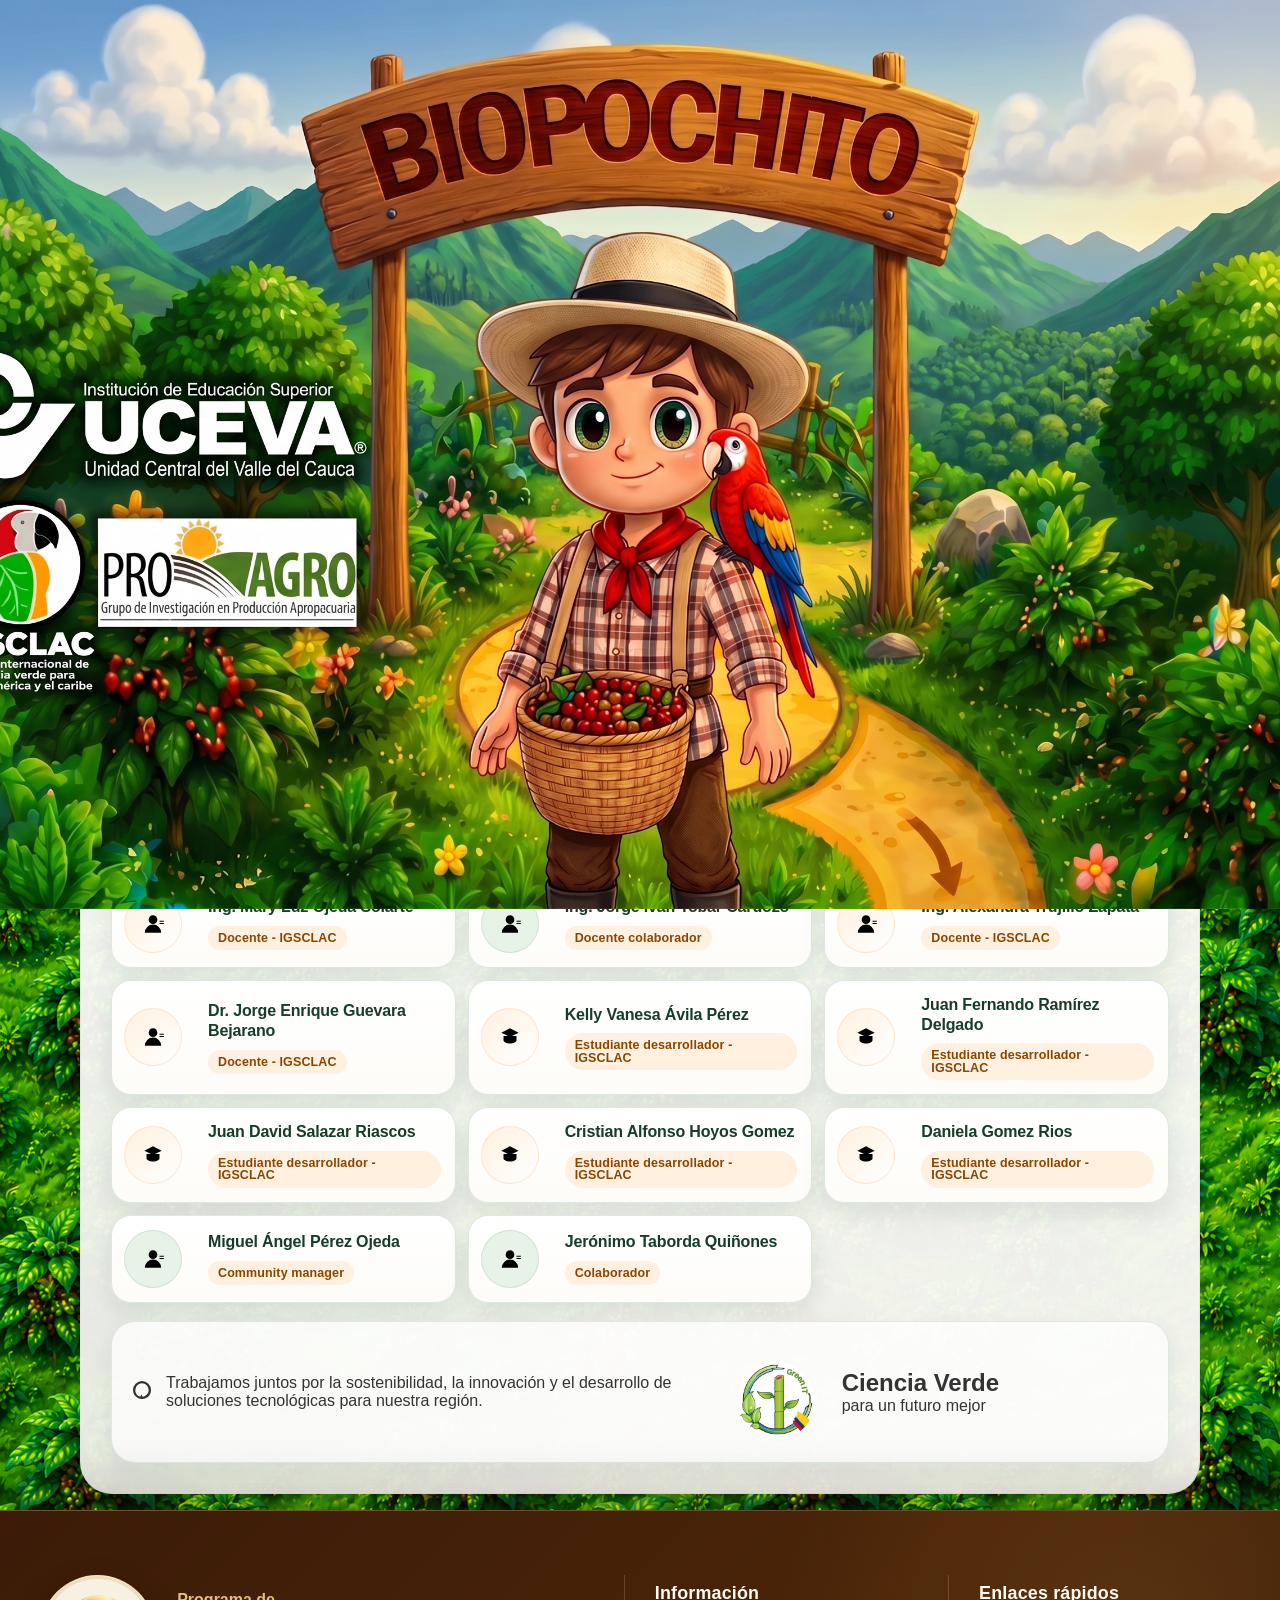
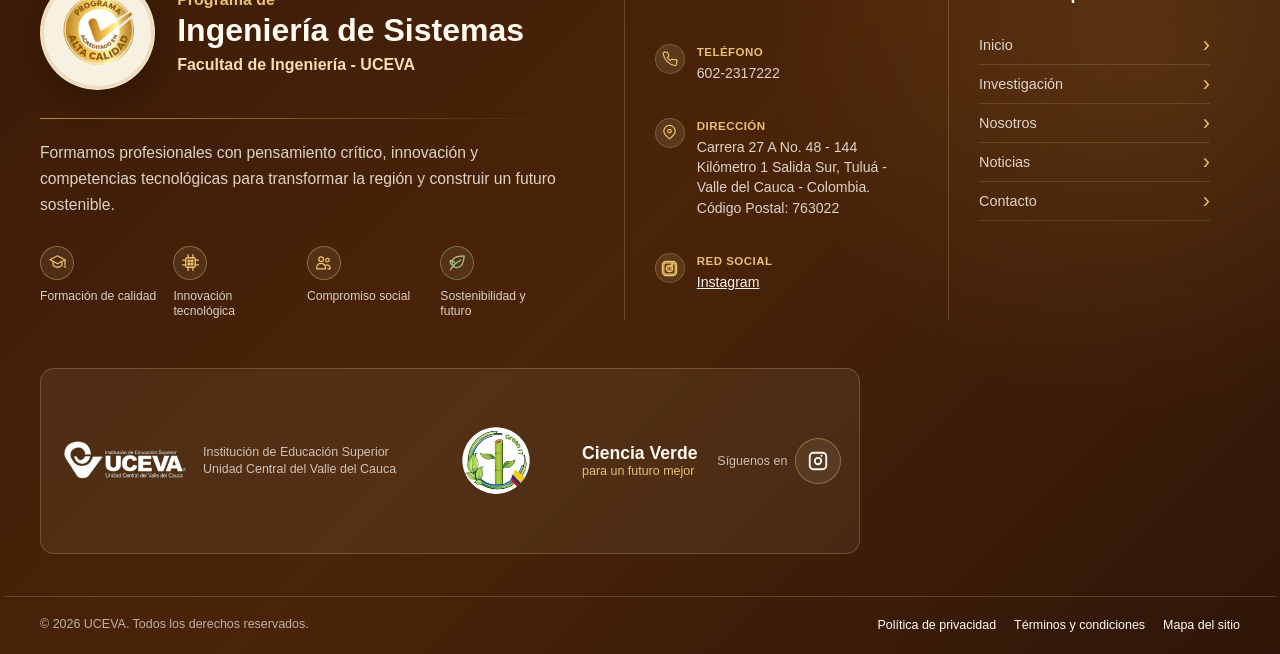
==== commit b7b7e0b5: "Mis cambios" ====
--- a/Acerca.html
+++ b/Acerca.html
@@ -15,8 +15,15 @@
 
     <nav class="navbar">
         <div class="navbar-container">
-            <a class="nav-btn" href="index.html">Inicio</a>
-            <a class="nav-btn" href="Acerca.html">Nosotros</a>
+            <div class="navbar-logos">
+                <img class="navbar-logo" src="imagenes/LogoIGSCLAC.png" alt="Logo IGSCLAC">
+                <img class="navbar-logo" src="imagenes/ucevablanco.png" alt="Logo UCEVA Blanco">
+                <img class="navbar-logo" src="imagenes/BIOPOCHITOLogo.png" alt="Logo Biopochito">
+            </div>
+            <div class="navbar-links">
+                <a class="nav-btn" href="index.html">Inicio</a>
+                <a class="nav-btn" href="Acerca.html">Nosotros</a>
+            </div>
         </div>
     </nav>
 
@@ -56,8 +63,7 @@
                     </span>
                     <h1 id="equipo-titulo">Equipo</h1>
                     <div class="equipo-linea" aria-hidden="true"></div>
-                    <p class="equipo-subtitulo">Facultad de Ingeniería — Programa Ingeniería de Sistemas</p>
-                    <p class="equipo-subtitulo">Centro Internacional de Ciencia Verde para Latinoamérica y el Caribe — IGSCLAC</p>
+                    <p class="equipo-subtitulo">Facultad de Ingeniería - Semillero TIC - Programa de Ingeniería de Sistemas</p>
                 </header>
 
                 <div id="equipo-grid" class="equipo-grid" aria-label="Integrantes del equipo"></div>
@@ -73,11 +79,7 @@
                     </div>
                     <div class="equipo-franja-separador" aria-hidden="true"></div>
                     <div class="equipo-franja-bloque equipo-franja-bloque--destacado">
-                        <span class="equipo-franja-icon" aria-hidden="true">
-                            <svg viewBox="0 0 24 24" role="img" focusable="false" aria-hidden="true">
-                                <path d="M12 2c-1.3 1.8-2 3.4-2 4.8 0 1.7 1.1 2.9 2 4.1.9-1.2 2-2.4 2-4.1 0-1.4-.7-3-2-4.8zm0 7.9c-2.6 0-5 1.6-6.1 4.1A6.9 6.9 0 0 0 12 22a6.9 6.9 0 0 0 6.1-8c-1.1-2.5-3.5-4.1-6.1-4.1z"></path>
-                            </svg>
-                        </span>
+                        <img src="imagenes/ciencia verde- logo.png" alt="Logo Ciencia Verde" class="equipo-franja-logo">
                         <div>
                             <h2>Ciencia Verde</h2>
                             <p>para un futuro mejor</p>
@@ -92,13 +94,23 @@
     <footer class="footer-institucional">
         <div class="footer-contenido">
             <div class="footer-principal">
-                <section class="footer-programa" aria-labelledby="footer-programa-titulo"><div class="footer-programa-cabecera"><img src="imagenes/altacalidad.png" alt="Sello de alta calidad UCEVA" class="footer-acreditacion"><div><p class="footer-programa-pretitle">Programa de</p><h2 id="footer-programa-titulo">Ingeniería de Sistemas</h2><p class="footer-programa-institucion">Facultad de Ingeniería - UCEVA</p></div></div><div class="footer-programa-linea"></div><p class="footer-programa-descripcion">Formamos profesionales con pensamiento crítico, innovación y competencias tecnológicas para transformar la región y construir un futuro sostenible.</p><div class="footer-valores" aria-label="Valores del programa"><div class="footer-valor"><span class="footer-icono" aria-hidden="true">⌂</span><span>Formación de calidad</span></div><div class="footer-valor"><span class="footer-icono" aria-hidden="true">&lt;/&gt;</span><span>Innovación tecnológica</span></div><div class="footer-valor"><span class="footer-icono" aria-hidden="true">♧</span><span>Compromiso social</span></div><div class="footer-valor"><span class="footer-icono footer-icono--verde" aria-hidden="true">⌁</span><span>Sostenibilidad y futuro</span></div></div></section>
-                <section class="footer-columna footer-contact" aria-labelledby="footer-info-titulo"><h3 id="footer-info-titulo">Información</h3><div class="info-item"><span class="icon" aria-hidden="true">☎</span><p><span class="info-label">Teléfono</span>602-2317222</p></div><div class="info-item"><span class="icon" aria-hidden="true">⌖</span><p><span class="info-label">Dirección</span>Carrera 27 A No. 48 - 144<br>Kilómetro 1 Salida Sur, Tuluá -<br>Valle del Cauca - Colombia.<br>Código Postal: 763022</p></div><div class="info-item"><span class="icon" aria-hidden="true">✉</span><p><span class="info-label">Correo</span><a href="mailto:info@uceva.edu.co">info@uceva.edu.co</a></p></div><div class="info-item"><span class="icon" aria-hidden="true">◎</span><p><span class="info-label">Red social</span><a href="https://www.instagram.com/cienciaverde.co?utm_source=ig_web_button_share_sheet&amp;igsh=ZDNlZDc0MzIxNw%3D%3D" target="_blank" rel="noopener noreferrer">Instagram</a></p></div></section>
-                <nav class="footer-columna footer-enlaces" aria-labelledby="footer-enlaces-titulo"><h3 id="footer-enlaces-titulo">Enlaces rápidos</h3><a href="index.html">Inicio <span aria-hidden="true">›</span></a><a href="Acerca.html">Nosotros <span aria-hidden="true">›</span></a><a href="#">Programas académicos <span aria-hidden="true">›</span></a><a href="#">Investigación <span aria-hidden="true">›</span></a><a href="#">Noticias <span aria-hidden="true">›</span></a><a href="mailto:info@uceva.edu.co">Contacto <span aria-hidden="true">›</span></a></nav>
+                <section class="footer-programa" aria-labelledby="footer-programa-titulo"><div class="footer-programa-cabecera"><img src="imagenes/altacalidad.png" alt="Sello de alta calidad UCEVA" class="footer-acreditacion"><div><p class="footer-programa-pretitle">Programa de</p><h2 id="footer-programa-titulo">Ingeniería de Sistemas</h2><p class="footer-programa-institucion">Facultad de Ingeniería - UCEVA</p></div></div><div class="footer-programa-linea"></div><p class="footer-programa-descripcion">Formamos profesionales con pensamiento crítico, innovación y competencias tecnológicas para transformar la región y construir un futuro sostenible.</p><div class="footer-valores" aria-label="Valores del programa"><div class="footer-valor"><span class="footer-icono" aria-hidden="true"><svg viewBox="0 0 24 24"><path d="m2.5 8.5 9.5-5 9.5 5-9.5 5-9.5-5Z"/><path d="M6.5 10.7v5.1c3.4 2.7 7.6 2.7 11 0v-5.1M21.5 9v6"/><path d="M20.5 17.5h2"/></svg></span><span>Formación de calidad</span></div><div class="footer-valor"><span class="footer-icono" aria-hidden="true"><svg viewBox="0 0 24 24"><rect x="6" y="6" width="12" height="12" rx="2"/><path d="M9 9h2v2H9zM13 9h2v2h-2zM9 13h2v2H9zM13 13h2v2h-2zM9 2v4m6-4v4M9 18v4m6-4v4M2 9h4m-4 6h4m12-6h4m-4 6h4"/></svg></span><span>Innovación tecnológica</span></div><div class="footer-valor"><span class="footer-icono" aria-hidden="true"><svg viewBox="0 0 24 24"><circle cx="9" cy="8" r="3"/><circle cx="17" cy="9" r="2.3"/><path d="M3.5 20v-1.5a5.5 5.5 0 0 1 11 0V20h-11Zm12-5a4.5 4.5 0 0 1 5 4.5V20h-3"/></svg></span><span>Compromiso social</span></div><div class="footer-valor"><span class="footer-icono footer-icono--verde" aria-hidden="true"><svg viewBox="0 0 24 24"><path d="M20.5 3.5C12 3.5 5 5.7 5 12.3a6.2 6.2 0 0 0 6.2 6.2c6.6 0 8.8-7 9.3-15Z"/><path d="M3 21c3.4-5.5 7.4-9.1 13-12"/><path d="M4 14.5c-1.1-1.4-1.5-3.1-1.2-5.2 2.7.1 4.5 1.1 5.6 2.8"/></svg></span><span>Sostenibilidad y futuro</span></div></div></section>
+                <section class="footer-columna footer-contact" aria-labelledby="footer-info-titulo"><h3 id="footer-info-titulo">Información</h3><div class="info-item"><span class="icon" aria-hidden="true"><svg viewBox="0 0 24 24"><path d="M22 16.92v3a2 2 0 0 1-2.18 2A19.79 19.79 0 0 1 3.08 5.18 2 2 0 0 1 5.06 3h3a2 2 0 0 1 2 1.72c.12.96.36 1.9.7 2.79a2 2 0 0 1-.45 2.11L9.04 10.9a16 16 0 0 0 4.06 4.06l1.27-1.27a2 2 0 0 1 2.11-.45c.89.34 1.83.58 2.79.7A2 2 0 0 1 22 16.92Z"/></svg></span><p><span class="info-label">Teléfono</span>602-2317222</p></div>
+<div class="info-item"><span class="icon" aria-hidden="true"><svg viewBox="0 0 24 24"><path d="M20 10c0 5-8 11-8 11S4 15 4 10a8 8 0 1 1 16 0Z"/><circle cx="12" cy="10" r="2.5"/></svg></span><p><span class="info-label">Dirección</span>
+                    Carrera 27 A No. 48 - 144<br>Kilómetro 1 Salida Sur, Tuluá -<br>Valle del Cauca - Colombia.<br>Código Postal: 763022</p></div>
+<div class="info-item"><span class="icon" aria-hidden="true"><svg viewBox="0 0 24 24"><path d="M7 2h10a5 5 0 0 1 5 5v10a5 5 0 0 1-5 5H7a5 5 0 0 1-5-5V7a5 5 0 0 1 5-5Zm0 2a3 3 0 0 0-3 3v10a3 3 0 0 0 3 3h10a3 3 0 0 0 3-3V7a3 3 0 0 0-3-3H7Zm5 3.5A4.5 4.5 0 1 1 7.5 12 4.5 4.5 0 0 1 12 7.5Zm0 2A2.5 2.5 0 1 0 14.5 12 2.5 2.5 0 0 0 12 9.5Zm5-3.1a1.1 1.1 0 1 1-1.1-1.1 1.1 1.1 0 0 1 1.1 1.1Z"/></svg></span><p><span class="info-label">Red social</span><a href="https://www.instagram.com/ucevacol/" target="_blank" rel="noopener noreferrer">Instagram</a></p></div></section>
+                <nav class="footer-columna footer-enlaces" aria-labelledby="footer-enlaces-titulo">
+                    <h3 id="footer-enlaces-titulo">Enlaces rápidos</h3>
+                    <a href="https://igsclac.com/es/" target="_blank" rel="noopener noreferrer">Inicio <span aria-hidden="true">›</span></a>
+                    <a href="https://igsclac.com/es/investigacion/" target="_blank" rel="noopener noreferrer">Investigación <span aria-hidden="true">›</span></a>
+                    <a href="Acerca.html">Nosotros <span aria-hidden="true">›</span></a>
+                    <a href="#">Noticias <span aria-hidden="true">›</span></a>
+                    <a href="https://www.uceva.edu.co/transparencia/contactenos/" target="_blank" rel="noopener noreferrer">Contacto <span aria-hidden="true">›</span></a>
+                </nav>
             </div>
-            <section class="footer-identidad" aria-label="Identidad institucional y redes sociales"><div class="footer-uceva"><img src="imagenes/Uceva Horizontal (png).png" alt="Logo UCEVA"><p>Institución de Educación Superior<br>Unidad Central del Valle del Cauca</p></div><div class="footer-ciencia"><span class="footer-hoja" aria-hidden="true">❧</span><div><strong>Ciencia Verde</strong><span>para un futuro mejor</span></div></div><div class="footer-redes"><span>Síguenos en</span><a href="#" aria-label="Facebook">f</a><a href="https://www.instagram.com/cienciaverde.co?utm_source=ig_web_button_share_sheet&amp;igsh=ZDNlZDc0MzIxNw%3D%3D" target="_blank" rel="noopener noreferrer" aria-label="Instagram">◎</a><a href="#" aria-label="YouTube">▶</a></div></section>
+            <section class="footer-identidad" aria-label="Identidad institucional y redes sociales"><div class="footer-uceva"><img src="imagenes/Logo uceva full.png" alt="Logo UCEVA"><p>Institución de Educación Superior<br>Unidad Central del Valle del Cauca</p></div><div class="footer-ciencia"><img src="imagenes/ciencia verde- logo.png" alt="Logo Ciencia Verde" class="footer-ciencia-logo"><div><strong>Ciencia Verde</strong><span>para un futuro mejor</span></div></div><div class="footer-redes"><span>Síguenos en</span><a href="https://www.facebook.com/uceva/" target="_blank" rel="noopener noreferrer" aria-label="Facebook"><svg viewBox="0 0 24 24" aria-hidden="true"><path d="M13.5 21v-8h2.7l.4-3.1h-3.1V7.5c0-.9.3-1.5 1.6-1.5H17V3.1c-.4-.1-1.6-.2-3.1-.2-3 0-5.1 1.8-5.1 5.2V9.9H6.5V13h2.3v8h4.7Z"/></svg></a><a href="https://www.instagram.com/cienciaverde.co/" target="_blank" rel="noopener noreferrer" aria-label="Instagram"><svg viewBox="0 0 24 24" aria-hidden="true"><path d="M7 2h10a5 5 0 0 1 5 5v10a5 5 0 0 1-5 5H7a5 5 0 0 1-5-5V7a5 5 0 0 1 5-5Zm0 2a3 3 0 0 0-3 3v10a3 3 0 0 0 3 3h10a3 3 0 0 0 3-3V7a3 3 0 0 0-3-3H7Zm5 3.5A4.5 4.5 0 1 1 7.5 12 4.5 4.5 0 0 1 12 7.5Zm0 2A2.5 2.5 0 1 0 14.5 12 2.5 2.5 0 0 0 12 9.5Zm5-3.1a1.1 1.1 0 1 1-1.1-1.1 1.1 1.1 0 0 1 1.1 1.1Z"/></svg></a><a href="https://www.youtube.com/" target="_blank" rel="noopener noreferrer" aria-label="YouTube"><svg viewBox="0 0 24 24" aria-hidden="true"><path d="M21.6 7.2a2.8 2.8 0 0 0-2-2C17.8 4.8 12 4.8 12 4.8s-5.8 0-7.6.4a2.8 2.8 0 0 0-2 2A29 29 0 0 0 2 12a29 29 0 0 0 .4 4.8 2.8 2.8 0 0 0 2 2c1.8.4 7.6.4 7.6.4s5.8 0 7.6-.4a2.8 2.8 0 0 0 2-2A29 29 0 0 0 22 12a29 29 0 0 0-.4-4.8ZM10 15.5v-7l6 3.5-6 3.5Z"/></svg></a></div></section>
         </div>
-        <div class="footer-bottom"><p class="footer-bottom-text">© 2026 UCEVA. Todos los derechos reservados.</p><div><a href="#">Política de privacidad</a><a href="#">Términos y condiciones</a><a href="#">Mapa del sitio</a></div></div>
+        <div class="footer-bottom"><p class="footer-bottom-text">© 2026 UCEVA. Todos los derechos reservados.</p><div><a href="#">Política de privacidad</a><a href="#">Términos y condiciones</a><a href="https://www.uceva.edu.co/mapa-del-sitio/" target="_blank" rel="noopener noreferrer">Mapa del sitio</a></div></div>
     </footer>
 
     <script src="script.js"></script>
--- a/style.css
+++ b/style.css
@@ -22,15 +22,15 @@
 /* Small-screen override: make Biopochito larger on narrow devices */
 @media (max-width: 520px) {
     .btn-Biopochito {
-        width: clamp(180px, 44vw, 320px) !important;
-        right: 10px !important;
-        top: 50% !important;
-        bottom: auto !important;
-        transform: translateY(-50%) !important;
+        width: clamp(150px, 38vw, 240px);
+        right: 0;
+        top: 42%;
+        bottom: auto;
+        transform: translateY(-50%);
     }
 
     .muneco-lateral {
-        max-width: 300px !important;
+        max-width: 240px;
     }
 }
 
@@ -114,6 +114,12 @@
     z-index: 1;
 }
 
+body.pagina-equipo > .splash-overlay {
+    position: fixed;
+    inset: 0;
+    z-index: 9999;
+}
+
 body.pagina-equipo .equipo-page {
     width: 100%;
     padding: 15px 0 16px;
@@ -157,55 +163,93 @@
     left: 0;
     right: 0;
     width: 100%;
-    background-color: #ff8c00;
+    background-color: #d97000;
     box-shadow: 0 4px 20px rgba(0, 0, 0, 0.2);
     padding: 8px 0;
     z-index: 950;
+    transition: background-color 0.3s ease;
+}
+
+.navbar.navbar-transparent {
+    background-color: rgba(217, 112, 0, 0.3);
+    box-shadow: 0 4px 20px rgba(0, 0, 0, 0.1);
 }
 
 .navbar-container {
     display: flex;
-    justify-content: flex-end;
+    justify-content: space-between;
+    align-items: center;
     gap: 18px;
-    max-width: 850px;
+    max-width: 1200px;
     margin: 0 auto;
-    padding: 0 16px;
+    padding: 0 16px 0 0;
+}
+
+.navbar-logos {
+    display: flex;
+    align-items: center;
+    gap: 12px;
+    margin-left: -36px;
+}
+
+.navbar-logo {
+    height: 50px;
+    width: auto;
+    object-fit: contain;
+}
+
+.navbar-links {
+    display: flex;
+    gap: 18px;
 }
 
 .nav-btn {
-    background-color: white;
-    color: #ff8c00;
+    background-color: #f39c12;
+    color: white;
     border: none;
-    padding: 10px 22px;
-    border-radius: 999px;
-    font-size: 1rem;
-    font-weight: 700;
+    padding: 10px 24px;
+    border-radius: 8px;
+    font-size: 0.95rem;
+    font-weight: 600;
     cursor: pointer;
-    transition: transform 0.2s ease, box-shadow 0.2s ease, background-color 0.2s ease;
+    transition: all 0.3s ease;
+    text-decoration: none;
+    display: inline-flex;
+    align-items: center;
+    justify-content: center;
 }
 
 .nav-btn:hover {
-    background-color: rgba(255, 255, 255, 0.88);
-    box-shadow: 0 6px 20px rgba(0, 0, 0, 0.2);
+    background-color: #e67e22;
     transform: translateY(-2px);
+    box-shadow: 0 8px 16px rgba(230, 126, 34, 0.3);
 }
 
 .nav-btn:active {
     transform: translateY(0);
+    box-shadow: 0 4px 8px rgba(230, 126, 34, 0.2);
 }
 
 .btn-Biopochito {
     position: fixed;
-    right: 20px;
-    top: 50%;
+    right: -8px;
+    top: 45%;
     transform: translateY(-50%);
-    width: clamp(260px, 28vw, 520px);
+    width: clamp(280px, 28vw, 520px);
     background: transparent;
     border: none;
     padding: 0;
     cursor: pointer;
     z-index: 100;
     animation: biopochitoEntrada 0.9s ease-out both;
+    transition: opacity 120ms linear, visibility 120ms linear, transform 120ms linear;
+}
+
+.btn-Biopochito.biopochito-oculto {
+    opacity: 0;
+    visibility: hidden;
+    pointer-events: none;
+    transform: translateY(-50%) translateX(28px) scale(0.94);
 }
 
 .muneco-lateral {
@@ -255,6 +299,15 @@
 
 .circulo-btn-1 {
     bottom: 2710px;
+}
+
+.seccion-fondo button[data-audio] {
+    border: 7px solid rgba(255, 255, 255, 0.98);
+    box-shadow: 0 0 0 2px rgba(0, 0, 0, 0.08), 0 8px 20px rgba(0, 0, 0, 0.16);
+}
+
+.seccion-fondo button[data-audio] img {
+    object-position: center center;
 }
 
 .circulo-btn-2 {
@@ -332,7 +385,43 @@
     object-fit: contain;
 }
 
-.cartel-btn-3 { bottom: 2310px; left: 26%; --cartel-rotate: -7deg; }
+.cartel-btn-3 {
+    bottom: 2310px;
+    left: 26%;
+    --cartel-rotate: 0deg;
+    width: 160px;
+    height: 160px;
+    border-radius: 50%;
+    overflow: hidden;
+    background: transparent;
+}
+
+.cartel-btn-5,
+.cartel-btn-7,
+.cartel-btn-10,
+.cartel-btn-12,
+.cartel-btn-14,
+.cartel-btn-15 {
+    width: 160px;
+    height: 160px;
+    --cartel-rotate: 0deg;
+    border-radius: 50%;
+    overflow: hidden;
+    background: transparent;
+}
+
+.cartel-btn-3 img,
+.cartel-btn-5 img,
+.cartel-btn-7 img,
+.cartel-btn-10 img,
+.cartel-btn-12 img,
+.cartel-btn-14 img,
+.cartel-btn-15 img {
+    width: 100%;
+    height: 100%;
+    object-fit: cover;
+    border-radius: 50%;
+}
 .cartel-btn-5 { bottom: 2090px; left: 74%; --cartel-rotate: 4deg; }
 .cartel-btn-7 { bottom: 1790px; left: 26%; --cartel-rotate: -3deg; }
 .cartel-btn-10 { bottom: 1030px; left: 26%; --cartel-rotate: -4deg; }
@@ -445,18 +534,19 @@
 }
 
 .bienvenida {
-    display: grid;
-    grid-template-columns: minmax(0, 1fr) 260px;
-    gap: 24px;
+    display: flex;
+    flex-direction: column;
+    gap: 20px;
     padding: 28px;
     background-color: white;
     border-radius: 18px;
     color: #333;
-    align-items: center;
+    align-items: stretch;
 }
 
 .bienvenida-texto {
     text-align: left;
+    width: 100%;
 }
 
 .etiqueta {
@@ -662,15 +752,13 @@
     min-width: 0;
 }
 
-body.pagina-equipo .equipo-franja-icon {
-    width: 40px;
-    height: 40px;
-    border-radius: 50%;
-    display: grid;
-    place-items: center;
-    background: var(--verde-claro);
-    color: var(--verde-principal);
+body.pagina-equipo .equipo-franja-logo {
+    width: 108px;
+    height: 108px;
+    object-fit: contain;
+    display: block;
     flex-shrink: 0;
+    transform: translateY(-8px) scale(1.76);
 }
 
 body.pagina-equipo .equipo-franja p,
@@ -696,69 +784,77 @@
 }
 
 .logos-placeholder {
-    display: grid;
-    grid-template-columns: 1fr 1fr;
-    grid-template-rows: auto auto;
-    gap: 14px;
-    grid-template-areas:
-        "logo1 logo1"
-        "logo2 logo3";
+    display: flex;
+    flex-direction: row;
+    justify-content: center;
+    align-items: center;
+    gap: 12px;
+    width: 100%;
+    flex-wrap: nowrap;
 }
 
 .logos-placeholder .logo-card:nth-child(1) {
-    grid-area: logo1;
-}
-
-.logos-placeholder .logo-card:nth-child(2) {
-    grid-area: logo2;
-}
-
+    flex: 1.2 1 0;
+}
+
+.logos-placeholder .logo-card:nth-child(2),
 .logos-placeholder .logo-card:nth-child(3) {
-    grid-area: logo3;
+    flex: 0.9 1 0;
 }
 
 .logo-card {
     background-color: rgba(255,255,255,0.18);
     border: 1px dashed rgba(255,255,255,0.7);
     border-radius: 16px;
-    min-height: 160px;
+    min-height: 110px;
     display: flex;
     align-items: center;
     justify-content: center;
-    padding: 18px;
+    padding: 12px;
+    width: 100%;
 }
 
 .logos-placeholder .logo-card:nth-child(2) .logo-imagen {
-    max-width: 140%;
+    max-width: 100%;
 }
 
 .logo-imagen {
     max-width: 100%;
-    max-height: 140px;
+    max-height: 72px;
     object-fit: contain;
+    display: block;
 }
 
 /* Larger logos on wide screens */
 @media (min-width: 1024px) {
     .logo-card {
-        min-height: 200px;
-        padding: 20px;
+        min-height: 120px;
+        padding: 16px;
     }
 
     .logo-imagen {
-        max-height: 180px;
+        max-height: 88px;
     }
 }
 
 /* Slightly smaller on narrow mobile to keep layout tidy */
 @media (max-width: 720px) {
+    .logos-placeholder {
+        display: flex;
+        flex-direction: row;
+        gap: 10px;
+        overflow-x: auto;
+        padding-bottom: 4px;
+    }
+
     .logos-placeholder .logo-card {
-        min-height: 120px;
-        padding: 12px;
+        min-height: 100px;
+        padding: 10px;
+        min-width: 120px;
     }
 
     .logos-placeholder .logo-card .logo-imagen {
-        max-height: 120px;
+        max-height: 70px;
     }
 }
 
@@ -956,6 +1052,12 @@
     font-size: 0.95rem;
     color: white;
     padding-top: 0;
+}
+
+.info-item .icon svg {
+    width: 17px;
+    height: 17px;
+    fill: currentColor;
 }
 
 .info-item p {
@@ -1182,9 +1284,9 @@
     justify-content: center;
     background: #000000;
     z-index: 9999;
-    opacity: 0;
-    visibility: hidden;
-    pointer-events: none;
+    opacity: 1;
+    visibility: visible;
+    pointer-events: auto;
     transition: opacity 0.6s ease, visibility 0.6s ease;
 }
 
@@ -1201,18 +1303,25 @@
 }
 
 .splash-image {
-    position: absolute;
-    inset: 0;
     width: 100%;
     height: 100%;
     object-fit: cover;
     display: block;
-    transform: scale(0.98);
+    transform: scale(1);
     transition: transform 0.6s ease, opacity 0.6s ease;
 }
 
+@media (max-width: 620px) {
+    .splash-image {
+        width: 100%;
+        height: 100%;
+        object-fit: cover;
+        object-position: center center;
+    }
+}
+
 .splash-overlay.splash-visible .splash-image {
-    transform: scale(1);
+    transform: scale(1.02);
 }
 
 /* clase temporal para desactivar transiciones en la entrada */
@@ -1240,22 +1349,35 @@
 
 .modal-contenido-circular {
     display: grid;
-    grid-template-columns: minmax(220px, 285px) minmax(0, 1fr);
+    grid-template-columns: minmax(300px, 360px) minmax(0, 1fr);
     grid-template-areas:
         "imagen titulo"
-        "imagen descripcion"
-        "imagen controles";
-    align-items: center;
-    column-gap: 26px;
-    max-width: 840px;
-    width: min(94vw, 840px);
+        "imagen descripcion";
+    align-items: center;
+    column-gap: 30px;
+    max-width: 920px;
+    width: min(94vw, 920px);
     text-align: left;
 }
 
+.modal-contenido-circular .modal-visual {
+    grid-area: imagen;
+    min-width: 0;
+}
+
 .modal-contenido-circular .modal-imagen-marco {
-    grid-area: imagen;
-    width: min(285px, 34vw);
+    width: min(340px, 36vw);
     margin: 0 auto;
+}
+
+.modal-video {
+    display: block;
+    width: 100%;
+    aspect-ratio: 16 / 9;
+    object-fit: contain;
+    background: #111;
+    border-radius: 12px;
+    box-shadow: 0 12px 28px rgba(0, 0, 0, 0.2);
 }
 
 .modal-contenido-circular #modal-titulo {
@@ -1266,8 +1388,9 @@
     grid-area: descripcion;
 }
 
-.modal-contenido-circular .controles {
-    grid-area: controles;
+.modal-contenido-circular .modal-imagen-caption {
+    margin-top: 10px;
+    font-size: 1.1rem;
 }
 
 .btn-cerrar {
@@ -1522,11 +1645,11 @@
     }
 
     .btn-Biopochito {
-        right: 10px;
-        top: 50%;
+        right: 0;
+        top: 42%;
         bottom: auto;
         transform: translateY(-50%);
-        width: clamp(180px, 36vw, 320px);
+        width: clamp(210px, 34vw, 350px);
         z-index: 900;
     }
 
@@ -1655,80 +1778,40 @@
         pointer-events: none;
     }
 
-    /* Mobile-only: show the preview image for cartel 3 instead of the default gradient */
-    .cartel-btn-3 {
-        background: none !important;
-        background-image: url("Fases imagenes previ/CartelImg3.png") !important;
-        background-size: 130% !important;
-        background-position: center center !important;
-        background-repeat: no-repeat !important;
-        color: white !important;
-    }
-
-    .cartel-btn-3 img {
-        display: none !important;
-    }
-
-    /* Mobile-only: use preview images for other carteles */
-    .cartel-btn-5 {
-        background: none !important;
-        background-image: url("Fases imagenes previ/CartelImg5.png") !important;
-        background-size: 130% !important;
-        background-position: center center !important;
-        background-repeat: no-repeat !important;
-        color: white !important;
-    }
-    .cartel-btn-5 img { display: none !important; }
-
-    .cartel-btn-7 {
-        background: none !important;
-        background-image: url("Fases imagenes previ/CartelImg7.png") !important;
-        background-size: 130% !important;
-        background-position: center center !important;
-        background-repeat: no-repeat !important;
-        color: white !important;
-    }
-    .cartel-btn-7 img { display: none !important; }
-
-    .cartel-btn-10 {
-        background: none !important;
-        background-image: url("Fases imagenes previ/CartelImg10.png") !important;
-        background-size: 130% !important;
-        background-position: center center !important;
-        background-repeat: no-repeat !important;
-        color: white !important;
-    }
-    .cartel-btn-10 img { display: none !important; }
-
-    .cartel-btn-12 {
-        background: none !important;
-        background-image: url("Fases imagenes previ/CartelImg12.png") !important;
-        background-size: 130% !important;
-        background-position: center center !important;
-        background-repeat: no-repeat !important;
-        color: white !important;
-    }
-    .cartel-btn-12 img { display: none !important; }
-
-    .cartel-btn-14 {
-        background: none !important;
-        background-image: url("Fases imagenes previ/CartelImg14.png") !important;
-        background-size: 130% !important;
-        background-position: center center !important;
-        background-repeat: no-repeat !important;
-        color: white !important;
-    }
-    .cartel-btn-14 img { display: none !important; }
-
+    /* Keep the third-phase photo visible on mobile. */
+    .cartel-btn-3,
+    .cartel-btn-5,
+    .cartel-btn-7,
+    .cartel-btn-10,
+    .cartel-btn-12,
+    .cartel-btn-14,
     .cartel-btn-15 {
-        background: none !important;
-        background-image: url("Fases imagenes previ/CartelImg15.png") !important;
-        background-size: 130% !important;
-        background-position: center center !important;
-        background-repeat: no-repeat !important;
-        color: white !important;
-    }
-    .cartel-btn-15 img { display: none !important; }
+        width: 220px !important;
+        height: 220px !important;
+        min-height: 220px !important;
+        max-width: 220px !important;
+        background: transparent !important;
+        background-image: none !important;
+        box-shadow:
+            inset 0 0 0 18px rgba(255, 255, 255, 0.95),
+            inset 0 0 0 20px rgba(0, 0, 0, 0.08) !important;
+    }
+
+    .cartel-btn-3 img,
+    .cartel-btn-5 img,
+    .cartel-btn-7 img,
+    .cartel-btn-10 img,
+    .cartel-btn-12 img,
+    .cartel-btn-14 img,
+    .cartel-btn-15 img {
+        display: block !important;
+        border-radius: 50% !important;
+    }
+
+    .seccion-fondo button[data-audio] {
+        border: 7px solid rgba(255, 255, 255, 0.98) !important;
+        box-shadow: 0 0 0 2px rgba(0, 0, 0, 0.08), 0 8px 20px rgba(0, 0, 0, 0.16) !important;
+    }
 }
 
 @media (max-width: 520px) {
@@ -1800,8 +1883,12 @@
 
     .modal-contenido-circular {
         display: grid;
-        grid-template-columns: minmax(108px, 34vw) minmax(0, 1fr);
-        column-gap: 12px;
+        grid-template-columns: minmax(0, 1fr);
+        grid-template-areas:
+            "imagen"
+            "titulo"
+            "descripcion";
+        row-gap: 12px;
         max-width: 460px;
         width: min(94vw, 460px);
         padding: 22px 14px;
@@ -1809,9 +1896,13 @@
     }
 
     .modal-contenido-circular .modal-imagen-marco {
-        width: clamp(108px, 34vw, 155px);
+        width: clamp(190px, 56vw, 250px);
         margin: 0 auto;
         padding: 8px;
+    }
+
+    .modal-contenido-circular .modal-imagen-caption {
+        margin-top: 8px;
     }
 
     #modal-titulo {
@@ -1953,9 +2044,34 @@
     font-weight: 800;
 }
 
+.footer-redes a svg {
+    display: block;
+    width: 16px;
+    height: 16px;
+    fill: currentColor;
+}
+
 .footer-icono--verde {
     color: #a6c58a;
     border-color: rgba(166, 197, 138, 0.4);
+}
+
+.footer-icono svg {
+    width: 19px;
+    height: 19px;
+    fill: none;
+    stroke: currentColor;
+    stroke-width: 1.6;
+    stroke-linecap: round;
+    stroke-linejoin: round;
+}
+
+.info-item .icon svg {
+    fill: none;
+    stroke: currentColor;
+    stroke-width: 1.7;
+    stroke-linecap: round;
+    stroke-linejoin: round;
 }
 
 .footer-columna {
@@ -2045,14 +2161,16 @@
 
 .footer-identidad {
     display: grid;
-    grid-template-columns: 1.2fr 1fr 0.8fr;
-    gap: 24px;
-    align-items: center;
-    margin-top: 42px;
-    padding: 22px 24px;
+    grid-template-columns: minmax(0, 1.15fr) minmax(0, 1fr) max-content;
+    gap: 14px;
+    align-items: center;
+    margin-top: 20px;
+    min-height: 184px;
+    padding: 12px 18px;
     border: 1px solid rgba(255, 229, 178, 0.2);
     border-radius: 14px;
     background: rgba(255, 246, 222, 0.06);
+    overflow: hidden;
 }
 
 .footer-uceva,
@@ -2064,13 +2182,19 @@
     min-width: 0;
 }
 
+.footer-uceva img,
+.footer-ciencia-logo {
+    width: 84px;
+    height: 84px;
+    object-fit: contain;
+    padding: 0;
+    background: transparent;
+    border-radius: 0;
+}
+
 .footer-uceva img {
     width: 130px;
-    max-height: 52px;
-    object-fit: contain;
-    padding: 7px;
-    background: #fff;
-    border-radius: 6px;
+    height: 72px;
 }
 
 .footer-uceva p,
@@ -2083,12 +2207,25 @@
 }
 
 .footer-ciencia {
+    display: flex;
+    align-items: center;
     justify-content: center;
-}
-
-.footer-hoja {
-    color: #a6c58a !important;
-    font-size: 2.2rem !important;
+    gap: 6px;
+}
+
+.footer-ciencia > div {
+    display: flex;
+    flex-direction: column;
+    justify-content: center;
+}
+
+.footer-ciencia-logo {
+    display: block;
+    flex-shrink: 0;
+    width: 160px;
+    height: 160px;
+    margin: 0;
+    transform: translateY(-14px);
 }
 
 .footer-ciencia strong,
@@ -2098,22 +2235,41 @@
 
 .footer-ciencia strong {
     color: #fffaf2;
-    font-size: 1.2rem;
+    font-size: 1.1rem;
+    line-height: 1.2;
 }
 
 .footer-ciencia div span {
     color: #e7bf75;
+    line-height: 1.2;
 }
 
 .footer-redes {
-    justify-content: flex-end;
-    flex-wrap: wrap;
+    justify-content: center;
+    flex-wrap: nowrap;
+    gap: 8px;
 }
 
 .footer-redes a {
     color: #fffaf2;
     text-decoration: none;
     transition: transform 220ms ease, background-color 220ms ease, color 220ms ease;
+    display: inline-flex;
+    align-items: center;
+    justify-content: center;
+    width: 46px;
+    height: 46px;
+    flex: 0 0 46px;
+}
+
+.footer-redes a svg {
+    width: 22px;
+    height: 22px;
+}
+
+.pagina-equipo .footer-redes a[aria-label="Facebook"],
+.pagina-equipo .footer-redes a[aria-label="YouTube"] {
+    display: none;
 }
 
 .footer-redes a:hover,
@@ -2164,7 +2320,8 @@
     }
 
     .footer-redes {
-        justify-content: flex-start;
+        grid-column: 1 / -1;
+        justify-content: center;
     }
 }
 
@@ -2226,6 +2383,11 @@
         justify-content: flex-start;
     }
 
+    .footer-ciencia-logo {
+        width: 128px;
+        height: 128px;
+    }
+
     .footer-bottom {
         display: block;
         padding: 18px 8px 22px;
@@ -2237,3 +2399,108 @@
         margin-top: 10px;
     }
 }
+
+/* Ajustes finales para teléfonos: despejar el contenido sin perder el personaje. */
+@media (max-width: 820px) {
+    .btn-Biopochito {
+        right: calc(env(safe-area-inset-right, 0px) - 8px);
+        top: 45%;
+        width: clamp(180px, 44vw, 280px);
+    }
+
+    .muneco-lateral {
+        max-width: 280px;
+    }
+}
+
+@media (max-width: 620px) {
+    body {
+        padding: 72px 0 0;
+        background-color: var(--fondo-crema);
+    }
+
+    .btn-Biopochito {
+        top: 49%;
+    }
+
+    .navbar {
+        padding: 6px 0;
+        background-color: #d97000;
+    }
+
+    .navbar-container {
+        width: 100%;
+        padding: 0 10px;
+        gap: 8px;
+    }
+
+    .navbar-logos {
+        min-width: 0;
+        margin-left: 0;
+        gap: 6px;
+        overflow: hidden;
+    }
+
+    .navbar-logo {
+        height: 38px;
+        max-width: 78px;
+    }
+
+    .navbar-links {
+        flex: 0 0 auto;
+        gap: 6px;
+    }
+
+    .nav-btn {
+        padding: 8px 10px;
+        border-radius: 6px;
+        font-size: 0.82rem;
+        white-space: nowrap;
+    }
+
+    .splash-overlay {
+        background: #000;
+    }
+
+    .splash-image {
+        width: 100%;
+        height: 100%;
+        object-fit: cover;
+        object-position: center center;
+    }
+
+    .hero,
+    .bienvenida,
+    .seccion-fondo,
+    .footer-institucional {
+        width: 100%;
+        max-width: 100%;
+    }
+
+    .seccion-fondo {
+        margin-bottom: 0;
+    }
+
+    .footer-institucional {
+        width: 100%;
+        margin-top: 0;
+        border-radius: 0;
+    }
+
+    .bienvenida {
+        overflow: hidden;
+    }
+}
+
+/* El footer debe cubrir también el espacio lateral del body en escritorio. */
+@media (min-width: 621px) {
+    .seccion-fondo {
+        margin-bottom: 0;
+    }
+
+    .footer-institucional {
+        width: calc(100% + 40px);
+        margin-left: -20px;
+        margin-right: -20px;
+    }
+}
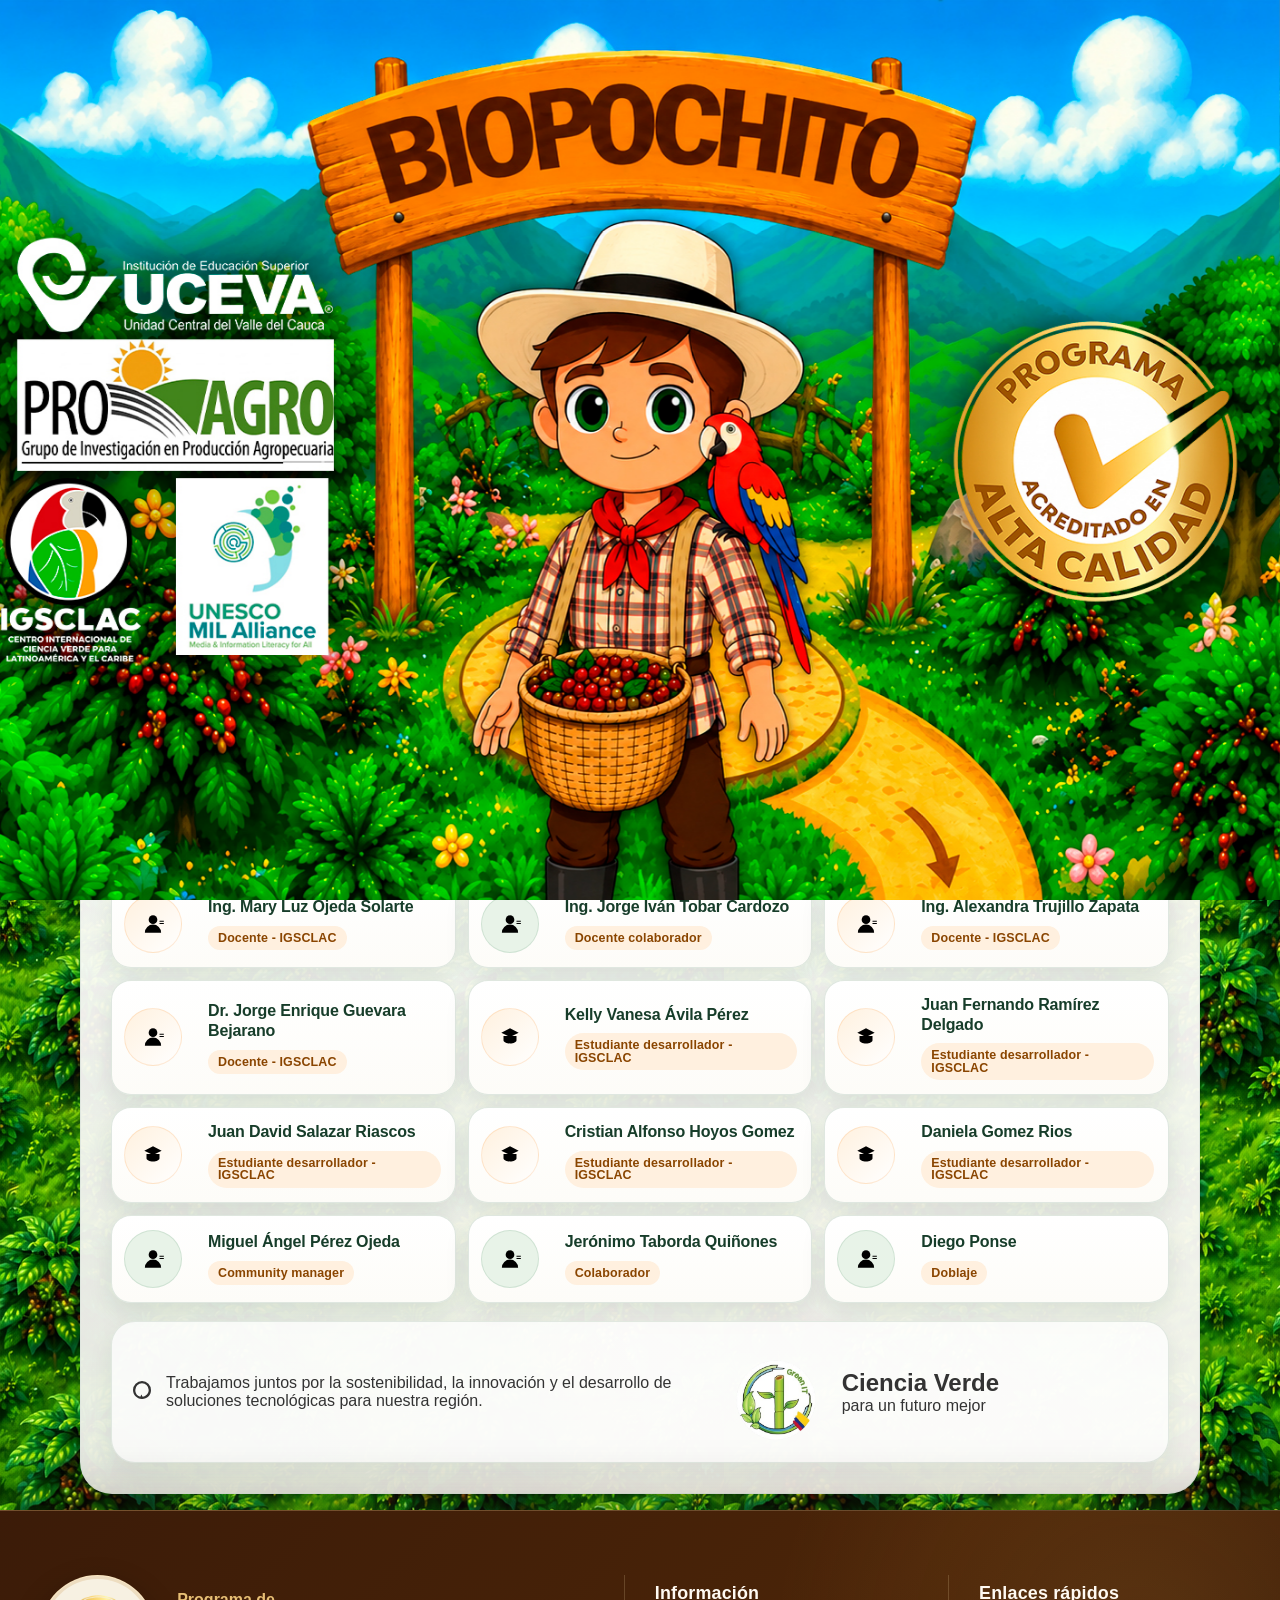
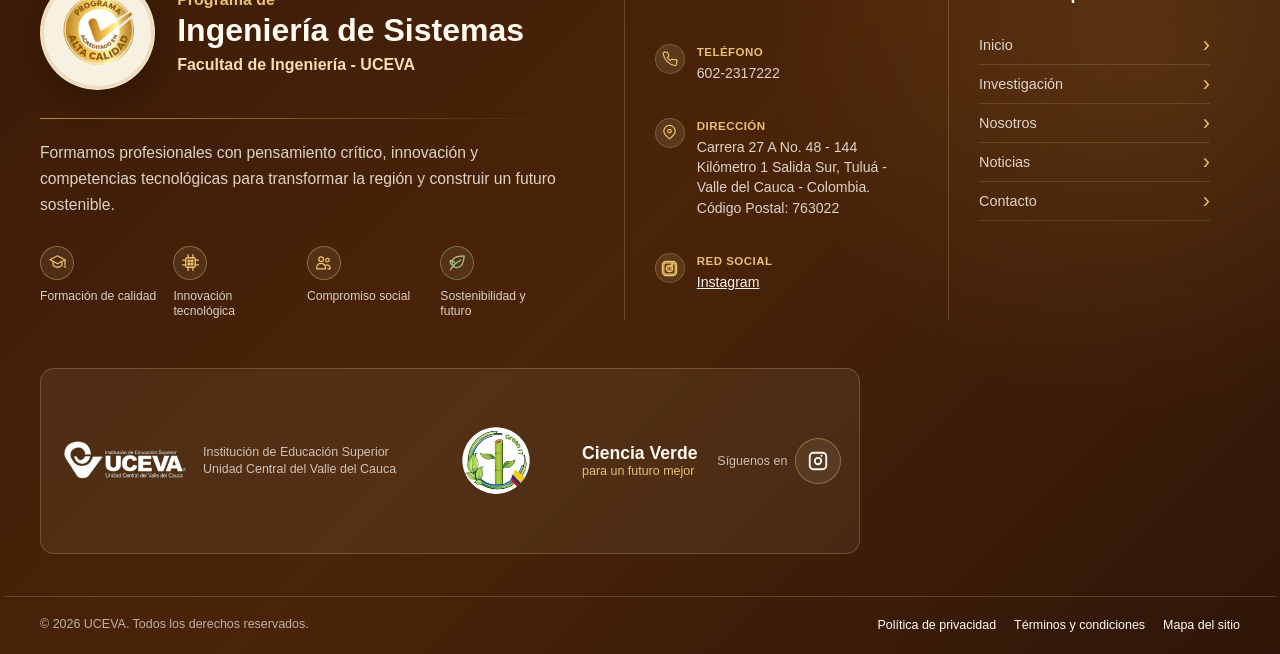
==== commit 599e5ee4: "se Agrega boton de alta calidad junto su ajuste de desaparicion" ====
--- a/Acerca.html
+++ b/Acerca.html
@@ -10,7 +10,7 @@
 
     <!-- SPLASH: imagen de bienvenida al inicio del proyecto -->
     <div id="splash-overlay" class="splash-overlay">
-        <img src="imagenes/BIOPOCHITOINICIO.jpg" alt="Biopochito inicio" class="splash-image">
+        <img src="imagenes/Bienvenido a Biopochito horizontal.jpeg" alt="Biopochito inicio" class="splash-image">
     </div>
 
     <nav class="navbar">
@@ -63,7 +63,7 @@
                     </span>
                     <h1 id="equipo-titulo">Equipo</h1>
                     <div class="equipo-linea" aria-hidden="true"></div>
-                    <p class="equipo-subtitulo">Facultad de Ingeniería - Semillero TIC - Programa de Ingeniería de Sistemas</p>
+                    <p class="equipo-subtitulo">Facultad de Ingeniería - <strong>Semillero TIC</strong> - Programa de Ingeniería de Sistemas</p>
                 </header>
 
                 <div id="equipo-grid" class="equipo-grid" aria-label="Integrantes del equipo"></div>
--- a/style.css
+++ b/style.css
@@ -22,15 +22,23 @@
 /* Small-screen override: make Biopochito larger on narrow devices */
 @media (max-width: 520px) {
     .btn-Biopochito {
-        width: clamp(150px, 38vw, 240px);
+        width: clamp(165px, 40vw, 250px);
         right: 0;
-        top: 42%;
-        bottom: auto;
-        transform: translateY(-50%);
+        bottom: calc(env(safe-area-inset-bottom, 0px) + 55px);
+        top: auto;
+        transform: none;
     }
 
     .muneco-lateral {
-        max-width: 240px;
+        max-width: 250px;
+    }
+
+    .btn-altacalidad {
+        width: clamp(95px, 24vw, 140px);
+        left: calc(env(safe-area-inset-left, 0px) + 8px);
+        bottom: calc(env(safe-area-inset-bottom, 0px) + 14px);
+        top: auto;
+        transform: none;
     }
 }
 
@@ -69,8 +77,13 @@
     }
 
     /* keep logo blancos above ProAgro */
-    .bienvenida .logos-placeholder .logo-card:nth-child(2) { order: 3 !important; }
-    .bienvenida .logos-placeholder .logo-card:nth-child(3) { order: 2 !important; }
+    .bienvenida .logos-placeholder .logo-card:nth-child(2) {
+        order: 3 !important;
+    }
+
+    .bienvenida .logos-placeholder .logo-card:nth-child(3) {
+        order: 2 !important;
+    }
 }
 
 body {
@@ -109,12 +122,12 @@
     z-index: 0;
 }
 
-body.pagina-equipo > * {
+body.pagina-equipo>* {
     position: relative;
     z-index: 1;
 }
 
-body.pagina-equipo > .splash-overlay {
+body.pagina-equipo>.splash-overlay {
     position: fixed;
     inset: 0;
     z-index: 9999;
@@ -151,7 +164,7 @@
         radial-gradient(circle at bottom left, rgba(31, 107, 58, 0.05), transparent 40%);
 }
 
-body.pagina-equipo .equipo-panel > * {
+body.pagina-equipo .equipo-panel>* {
     position: relative;
     z-index: 1;
 }
@@ -233,15 +246,15 @@
 .btn-Biopochito {
     position: fixed;
     right: -8px;
-    top: 45%;
-    transform: translateY(-50%);
-    width: clamp(280px, 28vw, 520px);
+    bottom: clamp(60px, 8vh, 100px);
+    top: auto;
+    transform: none;
+    width: clamp(180px, 18vw, 320px);
     background: transparent;
     border: none;
     padding: 0;
     cursor: pointer;
     z-index: 100;
-    animation: biopochitoEntrada 0.9s ease-out both;
     transition: opacity 120ms linear, visibility 120ms linear, transform 120ms linear;
 }
 
@@ -249,15 +262,38 @@
     opacity: 0;
     visibility: hidden;
     pointer-events: none;
-    transform: translateY(-50%) translateX(28px) scale(0.94);
+    transform: translateX(28px) scale(0.94);
 }
 
 .muneco-lateral {
     width: 100%;
     height: auto;
     display: block;
-    max-width: 520px;
-    filter: drop-shadow(0 18px 24px rgba(0,0,0,0.28));
+    max-width: 320px;
+    filter: drop-shadow(0 18px 24px rgba(0, 0, 0, 0.28));
+}
+
+.btn-altacalidad {
+    position: fixed;
+    left: clamp(12px, 1.8vw, 24px);
+    bottom: clamp(60px, 8vh, 100px);
+    top: auto;
+    transform: none;
+    width: clamp(85px, 8.5vw, 135px);
+    background: transparent;
+    border: none;
+    padding: 0;
+    cursor: default;
+    pointer-events: none;
+    z-index: 100;
+    transition: opacity 120ms linear, visibility 120ms linear, transform 120ms linear;
+}
+
+.imagen-altacalidad-lateral {
+    width: 100%;
+    height: auto;
+    display: block;
+    filter: drop-shadow(0 10px 20px rgba(0, 0, 0, 0.22));
 }
 
 .seccion-fondo {
@@ -273,7 +309,7 @@
     background-image: url('imagenes/FONDOFINAL.jpg');
     background-size: cover;
     background-position: center;
-    box-shadow: 0 10px 30px rgba(0,0,0,0.18);
+    box-shadow: 0 10px 30px rgba(0, 0, 0, 0.18);
     overflow: hidden;
 }
 
@@ -289,7 +325,7 @@
     padding: 0;
     cursor: pointer;
     background-color: white;
-    box-shadow: 0 8px 20px rgba(0,0,0,0.16);
+    box-shadow: 0 8px 20px rgba(0, 0, 0, 0.16);
     transition: transform 0.2s ease, box-shadow 0.2s ease;
     display: flex;
     align-items: center;
@@ -301,12 +337,12 @@
     bottom: 2710px;
 }
 
-.seccion-fondo button[data-audio] {
+.seccion-fondo .circulo-btn {
     border: 7px solid rgba(255, 255, 255, 0.98);
     box-shadow: 0 0 0 2px rgba(0, 0, 0, 0.08), 0 8px 20px rgba(0, 0, 0, 0.16);
 }
 
-.seccion-fondo button[data-audio] img {
+.seccion-fondo .circulo-btn img {
     object-position: center center;
 }
 
@@ -378,6 +414,12 @@
     box-shadow: none;
 }
 
+.cartel-btn picture {
+    display: block;
+    width: 100%;
+    height: auto;
+}
+
 .cartel-btn img {
     width: 100%;
     height: auto;
@@ -388,46 +430,44 @@
 .cartel-btn-3 {
     bottom: 2310px;
     left: 26%;
-    --cartel-rotate: 0deg;
-    width: 160px;
-    height: 160px;
-    border-radius: 50%;
-    overflow: hidden;
-    background: transparent;
-}
-
-.cartel-btn-5,
-.cartel-btn-7,
-.cartel-btn-10,
-.cartel-btn-12,
-.cartel-btn-14,
+    --cartel-rotate: -7deg;
+}
+
+.cartel-btn-5 {
+    bottom: 2090px;
+    left: 74%;
+    --cartel-rotate: 4deg;
+}
+
+.cartel-btn-7 {
+    bottom: 1790px;
+    left: 26%;
+    --cartel-rotate: -3deg;
+}
+
+.cartel-btn-10 {
+    bottom: 1030px;
+    left: 26%;
+    --cartel-rotate: -4deg;
+}
+
+.cartel-btn-12 {
+    bottom: 680px;
+    left: 74%;
+    --cartel-rotate: 6deg;
+}
+
+.cartel-btn-14 {
+    bottom: 430px;
+    left: 26%;
+    --cartel-rotate: -6deg;
+}
+
 .cartel-btn-15 {
-    width: 160px;
-    height: 160px;
-    --cartel-rotate: 0deg;
-    border-radius: 50%;
-    overflow: hidden;
-    background: transparent;
-}
-
-.cartel-btn-3 img,
-.cartel-btn-5 img,
-.cartel-btn-7 img,
-.cartel-btn-10 img,
-.cartel-btn-12 img,
-.cartel-btn-14 img,
-.cartel-btn-15 img {
-    width: 100%;
-    height: 100%;
-    object-fit: cover;
-    border-radius: 50%;
-}
-.cartel-btn-5 { bottom: 2090px; left: 74%; --cartel-rotate: 4deg; }
-.cartel-btn-7 { bottom: 1790px; left: 26%; --cartel-rotate: -3deg; }
-.cartel-btn-10 { bottom: 1030px; left: 26%; --cartel-rotate: -4deg; }
-.cartel-btn-12 { bottom: 680px; left: 74%; --cartel-rotate: 6deg; }
-.cartel-btn-14 { bottom: 430px; left: 26%; --cartel-rotate: -6deg; }
-.cartel-btn-15 { bottom: 280px; left: 20%; --cartel-rotate: 6deg; }
+    bottom: 280px;
+    left: 20%;
+    --cartel-rotate: 6deg;
+}
 
 .cartel-base {
     position: absolute;
@@ -442,15 +482,59 @@
     pointer-events: none;
 }
 
-.cartel-1 { bottom: 2660px; left: 40%; --cartel-rotate: -6deg; }
-.cartel-2 { bottom: 2400px; left: 60%; --cartel-rotate: 4deg; }
-.cartel-4 { bottom: 2100px; left: 40%; --cartel-rotate: -6deg; }
-.cartel-6 { bottom: 1880px; left: 65%; --cartel-rotate: 5deg; }
-.cartel-8 { bottom: 1550px; left: 40%; --cartel-rotate: -6deg; }
-.cartel-9 { bottom: 1100px; left: 64%; --cartel-rotate: 3deg; }
-.cartel-11 { bottom: 770px; left: 40%; --cartel-rotate: -4deg; }
-.cartel-13 { bottom: 440px; left: 67%; --cartel-rotate: 2deg; }
-.cartel-16 { bottom: 70px; left: 37%; --cartel-rotate: -6deg; }
+.cartel-1 {
+    bottom: 2660px;
+    left: 40%;
+    --cartel-rotate: -6deg;
+}
+
+.cartel-2 {
+    bottom: 2400px;
+    left: 60%;
+    --cartel-rotate: 4deg;
+}
+
+.cartel-4 {
+    bottom: 2100px;
+    left: 40%;
+    --cartel-rotate: -6deg;
+}
+
+.cartel-6 {
+    bottom: 1880px;
+    left: 65%;
+    --cartel-rotate: 5deg;
+}
+
+.cartel-8 {
+    bottom: 1550px;
+    left: 40%;
+    --cartel-rotate: -6deg;
+}
+
+.cartel-9 {
+    bottom: 1100px;
+    left: 64%;
+    --cartel-rotate: 3deg;
+}
+
+.cartel-11 {
+    bottom: 770px;
+    left: 40%;
+    --cartel-rotate: -4deg;
+}
+
+.cartel-13 {
+    bottom: 440px;
+    left: 67%;
+    --cartel-rotate: 2deg;
+}
+
+.cartel-16 {
+    bottom: 70px;
+    left: 37%;
+    --cartel-rotate: -6deg;
+}
 
 .contenedor {
     background-color: white;
@@ -458,7 +542,7 @@
     width: 100%;
     padding: 30px;
     border-radius: 12px;
-    box-shadow: 0 4px 15px rgba(0,0,0,0.1);
+    box-shadow: 0 4px 15px rgba(0, 0, 0, 0.1);
     text-align: center;
     margin-top: 8px;
 }
@@ -551,7 +635,7 @@
 
 .etiqueta {
     display: inline-block;
-    background-color: rgba(255,255,255,0.2);
+    background-color: rgba(255, 255, 255, 0.2);
     padding: 8px 14px;
     border-radius: 999px;
     font-weight: 700;
@@ -621,7 +705,12 @@
     font-size: clamp(0.98rem, 1.25vw, 1.08rem);
 }
 
-body.pagina-equipo .equipo-subtitulo + .equipo-subtitulo {
+body.pagina-equipo .equipo-subtitulo strong {
+    font-weight: 700;
+    color: var(--texto-principal);
+}
+
+body.pagina-equipo .equipo-subtitulo+.equipo-subtitulo {
     margin-top: 4px;
 }
 
@@ -780,7 +869,7 @@
 
 .btn-descubrir:hover {
     transform: translateY(-2px);
-    box-shadow: 0 10px 25px rgba(0,0,0,0.12);
+    box-shadow: 0 10px 25px rgba(0, 0, 0, 0.12);
 }
 
 .logos-placeholder {
@@ -803,8 +892,8 @@
 }
 
 .logo-card {
-    background-color: rgba(255,255,255,0.18);
-    border: 1px dashed rgba(255,255,255,0.7);
+    background-color: rgba(255, 255, 255, 0.18);
+    border: 1px dashed rgba(255, 255, 255, 0.7);
     border-radius: 16px;
     min-height: 110px;
     display: flex;
@@ -880,7 +969,7 @@
         display: flex;
         align-items: center;
         justify-content: center;
-        background-color: rgba(255,255,255,0.18);
+        background-color: rgba(255, 255, 255, 0.18);
         border-radius: 16px;
     }
 
@@ -900,8 +989,15 @@
     }
 }
 
-h1 { margin-bottom: 8px; }
-.subtitulo { color: #666; margin-bottom: 25px; font-size: 14px; }
+h1 {
+    margin-bottom: 8px;
+}
+
+.subtitulo {
+    color: #666;
+    margin-bottom: 25px;
+    font-size: 14px;
+}
 
 /* Lista de botones estresada verticalmente */
 .lista-audios {
@@ -929,109 +1025,109 @@
 }
 
 .footer-institucional {
-        width: 100vw;
-        margin: 0;
-        padding: 20px 0 5px;
-        background: linear-gradient(180deg, rgba(121, 52, 0, 0.99), rgba(121, 52, 0, 0.99));
-        color: white;
-        position: relative;
-        overflow: hidden;
-        border-top: 1px solid rgba(255, 255, 255, 0.08);
-    }
-
-    .footer-contenido {
-        position: relative;
-        z-index: 2;
-        max-width: 760px;
-        margin: 0 auto;
-        padding: 0 5%;
-        display: flex;
-        flex-direction: column;
-        align-items: flex-start;
-        gap: 28px;
-        text-align: left;
-    }
-
-    .footer-contact {
-        display: flex;
-        flex-direction: column;
-        gap: 18px;
-        align-items: flex-start;
-        width: 100%;
-    }
-
-    .footer-contact h3 {
-        font-size: clamp(1.6rem, 2.1vw, 1.8rem);
-        margin: 0;
-        width: 100%;
-        text-align: left;
-    }
-
-    .footer-contact .info-item {
-        display: flex;
-        flex-direction: row;
-        gap: 10px;
-        align-items: center;
-        margin: 0;
-        width: 100%;
-    }
-
-    .footer-contact .info-item p {
-        margin: 0;
-        line-height: 1.4;
-        color: rgba(255,255,255,0.95);
-        font-size: 0.94rem;
-    }
-
-    .footer-sociales {
-        justify-content: flex-start;
-        margin-top: 10px;
-    }
-
-    .footer-bottom {
-        margin-top: 28px;
-        padding: 14px 5%;
-        background-color: #ffffff;
-        display: flex;
-        justify-content: flex-start;
-        align-items: center;
-        gap: 12px;
-        border-radius: 0 0 18px 18px;
-        border-top: 1px solid rgba(0, 0, 0, 0.08);
-    }
-
-    .footer-bottom-text {
-        margin: 0;
-        color: #1f1f1f;
-        font-size: 0.9rem;
-        line-height: 1.5;
-    }
-
-    .footer-academico {
-        display: flex;
-        align-items: center;
-        gap: 12px;
-        margin-top: 18px;
-        padding-top: 14px;
-        border-top: 1px solid rgba(255,255,255,0.16);
-    }
-
-    .footer-academico-logo {
-        width: 40px;
-        height: auto;
-        object-fit: contain;
-    }
-
-    .footer-academico-text p {
-        margin: 0;
-        color: rgba(255,255,255,0.95);
-        font-size: 0.92rem;
-        line-height: 1.4;
-    }
-
-    .footer-academico-text p:first-child {
-        font-weight: 700;
-    }
+    width: 100vw;
+    margin: 0;
+    padding: 20px 0 5px;
+    background: linear-gradient(180deg, rgba(121, 52, 0, 0.99), rgba(121, 52, 0, 0.99));
+    color: white;
+    position: relative;
+    overflow: hidden;
+    border-top: 1px solid rgba(255, 255, 255, 0.08);
+}
+
+.footer-contenido {
+    position: relative;
+    z-index: 2;
+    max-width: 760px;
+    margin: 0 auto;
+    padding: 0 5%;
+    display: flex;
+    flex-direction: column;
+    align-items: flex-start;
+    gap: 28px;
+    text-align: left;
+}
+
+.footer-contact {
+    display: flex;
+    flex-direction: column;
+    gap: 18px;
+    align-items: flex-start;
+    width: 100%;
+}
+
+.footer-contact h3 {
+    font-size: clamp(1.6rem, 2.1vw, 1.8rem);
+    margin: 0;
+    width: 100%;
+    text-align: left;
+}
+
+.footer-contact .info-item {
+    display: flex;
+    flex-direction: row;
+    gap: 10px;
+    align-items: center;
+    margin: 0;
+    width: 100%;
+}
+
+.footer-contact .info-item p {
+    margin: 0;
+    line-height: 1.4;
+    color: rgba(255, 255, 255, 0.95);
+    font-size: 0.94rem;
+}
+
+.footer-sociales {
+    justify-content: flex-start;
+    margin-top: 10px;
+}
+
+.footer-bottom {
+    margin-top: 28px;
+    padding: 14px 5%;
+    background-color: #ffffff;
+    display: flex;
+    justify-content: flex-start;
+    align-items: center;
+    gap: 12px;
+    border-radius: 0 0 18px 18px;
+    border-top: 1px solid rgba(0, 0, 0, 0.08);
+}
+
+.footer-bottom-text {
+    margin: 0;
+    color: #1f1f1f;
+    font-size: 0.9rem;
+    line-height: 1.5;
+}
+
+.footer-academico {
+    display: flex;
+    align-items: center;
+    gap: 12px;
+    margin-top: 18px;
+    padding-top: 14px;
+    border-top: 1px solid rgba(255, 255, 255, 0.16);
+}
+
+.footer-academico-logo {
+    width: 40px;
+    height: auto;
+    object-fit: contain;
+}
+
+.footer-academico-text p {
+    margin: 0;
+    color: rgba(255, 255, 255, 0.95);
+    font-size: 0.92rem;
+    line-height: 1.4;
+}
+
+.footer-academico-text p:first-child {
+    font-weight: 700;
+}
 
 .info-item {
     display: flex;
@@ -1048,7 +1144,7 @@
     min-width: 30px;
     height: 30px;
     border-radius: 50%;
-    background: rgba(255,255,255,0.12);
+    background: rgba(255, 255, 255, 0.12);
     font-size: 0.95rem;
     color: white;
     padding-top: 0;
@@ -1063,53 +1159,53 @@
 .info-item p {
     margin: 0;
     line-height: 1.5;
-    color: rgba(255,255,255,0.95);
+    color: rgba(255, 255, 255, 0.95);
     font-size: 0.95rem;
 }
 
 .info-item p a {
-    color: rgba(255,255,255,0.95);
+    color: rgba(255, 255, 255, 0.95);
     text-decoration: underline;
 }
 
 .footer-social-link {
-        display: inline-flex;
-        align-items: center;
-        justify-content: center;
-        gap: 6px;
-        margin-left: 12px;
-        height: 24px;
-        padding: 0 8px;
-        border-radius: 999px;
-        background-color: rgba(255, 255, 255, 0.16);
-        color: white;
-        text-decoration: none;
-        font-size: 0.9rem;
-        font-weight: 600;
-    }
-
-    .footer-social-link:hover {
-        background-color: rgba(255, 255, 255, 0.24);
-    }
-
-    .footer-social-icon {
-        width: 18px;
-        height: 18px;
+    display: inline-flex;
+    align-items: center;
+    justify-content: center;
+    gap: 6px;
+    margin-left: 12px;
+    height: 24px;
+    padding: 0 8px;
+    border-radius: 999px;
+    background-color: rgba(255, 255, 255, 0.16);
+    color: white;
+    text-decoration: none;
+    font-size: 0.9rem;
+    font-weight: 600;
+}
+
+.footer-social-link:hover {
+    background-color: rgba(255, 255, 255, 0.24);
+}
+
+.footer-social-icon {
+    width: 18px;
+    height: 18px;
     object-fit: contain;
     display: block;
 }
 
-    .footer-character {
-        width: clamp(140px, 22vw, 180px);
-        right: 6%;
-        bottom: 4%;
-    }
-
-    .footer-bg-logo {
-        width: clamp(220px, 32vw, 320px);
-        right: 6%;
-        top: 40%;
-    }
+.footer-character {
+    width: clamp(140px, 22vw, 180px);
+    right: 6%;
+    bottom: 4%;
+}
+
+.footer-bg-logo {
+    width: clamp(220px, 32vw, 320px);
+    right: 6%;
+    top: 40%;
+}
 
 @media (max-width: 620px) {
     .footer-institucional {
@@ -1226,10 +1322,10 @@
     min-height: 128px;
     padding: 18px;
     text-align: center;
-    background-color: rgba(255,255,255,0.12);
+    background-color: rgba(255, 255, 255, 0.12);
     border: 1px solid rgba(255, 236, 207, 0.28);
     border-radius: 8px;
-    box-shadow: inset 0 1px 0 rgba(255,255,255,0.16);
+    box-shadow: inset 0 1px 0 rgba(255, 255, 255, 0.16);
 }
 
 .footer-sigla {
@@ -1239,7 +1335,7 @@
     min-width: 86px;
     min-height: 38px;
     padding: 8px 13px;
-    border: 1px solid rgba(255,255,255,0.36);
+    border: 1px solid rgba(255, 255, 255, 0.36);
     border-radius: 999px;
     color: #fff3d9;
     font-size: 0.92rem;
@@ -1307,8 +1403,8 @@
     height: 100%;
     object-fit: cover;
     display: block;
-    transform: scale(1);
-    transition: transform 0.6s ease, opacity 0.6s ease;
+    transform: none;
+    transition: opacity 0.6s ease;
 }
 
 @media (max-width: 620px) {
@@ -1317,11 +1413,12 @@
         height: 100%;
         object-fit: cover;
         object-position: center center;
+        transform: none;
     }
 }
 
 .splash-overlay.splash-visible .splash-image {
-    transform: scale(1.02);
+    transform: none;
 }
 
 /* clase temporal para desactivar transiciones en la entrada */
@@ -1332,7 +1429,7 @@
 
 .modal-contenido {
     background:
-        linear-gradient(180deg, rgba(255,255,255,0.98), rgba(255,255,255,0.95)),
+        linear-gradient(180deg, rgba(255, 255, 255, 0.98), rgba(255, 255, 255, 0.95)),
         url('imagenes/FONDOPASTO.png');
     padding: 28px;
     border: 2px solid rgba(255, 140, 0, 0.22);
@@ -1343,7 +1440,7 @@
     overflow-y: auto;
     position: relative;
     text-align: center;
-    box-shadow: 0 24px 70px rgba(0,0,0,0.34);
+    box-shadow: 0 24px 70px rgba(0, 0, 0, 0.34);
     animation: modalEntrada 0.22s ease-out;
 }
 
@@ -1401,19 +1498,19 @@
     height: 36px;
     font-size: 28px;
     line-height: 1;
-    background: rgba(255,255,255,0.92);
+    background: rgba(255, 255, 255, 0.92);
     border: none;
     border-radius: 50%;
     cursor: pointer;
     color: #6b6b6b;
-    box-shadow: 0 6px 18px rgba(0,0,0,0.14);
+    box-shadow: 0 6px 18px rgba(0, 0, 0, 0.14);
     transition: color 0.2s ease, transform 0.2s ease, box-shadow 0.2s ease;
 }
 
 .btn-cerrar:hover {
     color: #2e2e2e;
     transform: translateY(-1px);
-    box-shadow: 0 8px 22px rgba(0,0,0,0.18);
+    box-shadow: 0 8px 22px rgba(0, 0, 0, 0.18);
 }
 
 .modal-imagen-marco {
@@ -1429,7 +1526,7 @@
         radial-gradient(circle at 35% 25%, #fff9dc 0 22%, #f4c45d 23% 40%, #78b84b 41% 100%);
     box-shadow:
         0 16px 35px rgba(27, 90, 37, 0.24),
-        inset 0 0 0 8px rgba(255,255,255,0.58);
+        inset 0 0 0 8px rgba(255, 255, 255, 0.58);
 }
 
 .modal-imagen-caption {
@@ -1455,7 +1552,7 @@
     border: 5px solid white;
     border-radius: 50%;
     background-color: #fffaf0;
-    box-shadow: 0 8px 18px rgba(0,0,0,0.2);
+    box-shadow: 0 8px 18px rgba(0, 0, 0, 0.2);
 }
 
 #modal-imagen.modal-imagen-preview-fase {
@@ -1479,7 +1576,7 @@
     line-height: 1.62;
     margin-bottom: 24px;
     text-align: left;
-    background-color: rgba(255,255,255,0.72);
+    background-color: rgba(255, 255, 255, 0.72);
     border-left: 4px solid #ff8c00;
     border-radius: 10px;
     padding: 14px 16px;
@@ -1536,7 +1633,9 @@
 }
 
 /* Clases utilitarias para ocultar elementos */
-.oculto { display: none !important; }
+.oculto {
+    display: none !important;
+}
 
 @keyframes modalEntrada {
     from {
@@ -1626,7 +1725,10 @@
 }
 
 @media (prefers-reduced-motion: reduce) {
-    *, *::before, *::after {
+
+    *,
+    *::before,
+    *::after {
         animation-duration: 0.01ms !important;
         animation-iteration-count: 1 !important;
         transition-duration: 0.01ms !important;
@@ -1646,10 +1748,10 @@
 
     .btn-Biopochito {
         right: 0;
-        top: 42%;
-        bottom: auto;
-        transform: translateY(-50%);
-        width: clamp(210px, 34vw, 350px);
+        bottom: calc(env(safe-area-inset-bottom, 0px) + 55px);
+        top: auto;
+        transform: none;
+        width: clamp(190px, 36vw, 290px);
         z-index: 900;
     }
 
@@ -1679,138 +1781,75 @@
 
     .seccion-fondo {
         height: auto;
-        padding: 20px 14px 24px;
+        padding: 28px 14px 34px;
         display: flex;
         flex-direction: column;
-        gap: 10px;
+        align-items: center;
+        justify-content: flex-start;
+        gap: 20px;
         background-image: none;
-        background-color: rgba(255,255,255,0.75);
+        background-color: rgba(255, 255, 255, 0.75);
     }
 
     .circulo-btn,
-    .cartel-btn,
-    .cartel-base {
+    .cartel-btn {
         position: relative;
-        left: auto;
-        bottom: auto;
-        transform: none;
-        width: 240px;
-        max-width: 240px;
+        left: auto !important;
+        right: auto !important;
+        top: auto !important;
+        bottom: auto !important;
+        transform: none !important;
+        width: 220px;
+        height: 220px;
+        max-width: 220px;
+        min-width: 220px;
+        min-height: 220px;
+        aspect-ratio: 1 / 1;
         margin: 0 auto;
-        display: block;
-        align-self: center;
-    }
-
-    .circulo-btn {
-        aspect-ratio: 1 / 1;
-        border-radius: 16px;
-        height: 240px;
-        padding: 0;
-        background: linear-gradient(135deg, #ffb347, #ff8c00);
-        color: white;
-        font-weight: 700;
-        font-size: 0.98rem;
+        display: flex;
+        align-items: center;
         justify-content: center;
-        text-align: center;
-        box-shadow: 0 8px 18px rgba(0,0,0,0.14);
-    }
-
-    .circulo-btn img,
-    .cartel-btn img {
+        border-radius: 50% !important;
+        overflow: hidden !important;
+        border: 7px solid rgba(255, 255, 255, 0.98) !important;
+        box-shadow: 0 0 0 2px rgba(0, 0, 0, 0.08), 0 8px 20px rgba(0, 0, 0, 0.16) !important;
+        background-color: white !important;
+        background-image: none !important;
+        padding: 0 !important;
+        cursor: pointer;
+        z-index: 2;
+        transition: transform 0.2s ease, box-shadow 0.2s ease;
+    }
+
+    .circulo-btn:hover,
+    .cartel-btn:hover,
+    .circulo-btn:focus-visible,
+    .cartel-btn:focus-visible {
+        transform: scale(1.04) !important;
+        box-shadow: 0 0 0 3px #ff8c00, 0 10px 24px rgba(0, 0, 0, 0.22) !important;
+    }
+
+    .circulo-btn picture,
+    .cartel-btn picture {
         display: block;
         width: 100%;
         height: 100%;
-        object-fit: cover;
-        border-radius: 50% !important;
-    }
-
-    .circulo-btn,
-    .cartel-btn {
-        border-radius: 50% !important;
+        border-radius: 50%;
         overflow: hidden;
     }
 
-    .cartel-btn {
-        width: 100%;
-        aspect-ratio: 1 / 1;
-        min-height: 54px;
-        padding: 0;
-        border-radius: 16px;
-        background: linear-gradient(135deg, #fff5e6, #ffe0b3);
-        color: #8a4500;
-        font-weight: 700;
-        font-size: 0.95rem;
-        box-shadow: 0 6px 14px rgba(0,0,0,0.1);
-        display: flex;
-        align-items: center;
-        justify-content: center;
-        overflow: hidden;
-    }
-
-    .cartel-btn-3,
-    .cartel-btn-5,
-    .cartel-btn-7,
-    .cartel-btn-10,
-    .cartel-btn-12,
-    .cartel-btn-14,
-    .cartel-btn-15 {
-        background: linear-gradient(135deg, #ffb347, #ff8c00) !important;
-        color: white !important;
-        box-shadow: 0 8px 18px rgba(0,0,0,0.14) !important;
-    }
-
+    .circulo-btn img,
     .cartel-btn img {
-        display: block;
+        display: block !important;
         width: 100%;
         height: 100%;
-        object-fit: cover;
-        border-radius: 16px;
-    }
-
-    .cartel-btn:hover,
-    .cartel-btn:focus-visible {
-        transform: none;
-        scale: 1.01;
+        object-fit: cover !important;
+        border-radius: 50% !important;
     }
 
     .cartel-base {
-        display: none;
-        pointer-events: none;
-    }
-
-    /* Keep the third-phase photo visible on mobile. */
-    .cartel-btn-3,
-    .cartel-btn-5,
-    .cartel-btn-7,
-    .cartel-btn-10,
-    .cartel-btn-12,
-    .cartel-btn-14,
-    .cartel-btn-15 {
-        width: 220px !important;
-        height: 220px !important;
-        min-height: 220px !important;
-        max-width: 220px !important;
-        background: transparent !important;
-        background-image: none !important;
-        box-shadow:
-            inset 0 0 0 18px rgba(255, 255, 255, 0.95),
-            inset 0 0 0 20px rgba(0, 0, 0, 0.08) !important;
-    }
-
-    .cartel-btn-3 img,
-    .cartel-btn-5 img,
-    .cartel-btn-7 img,
-    .cartel-btn-10 img,
-    .cartel-btn-12 img,
-    .cartel-btn-14 img,
-    .cartel-btn-15 img {
-        display: block !important;
-        border-radius: 50% !important;
-    }
-
-    .seccion-fondo button[data-audio] {
-        border: 7px solid rgba(255, 255, 255, 0.98) !important;
-        box-shadow: 0 0 0 2px rgba(0, 0, 0, 0.08), 0 8px 20px rgba(0, 0, 0, 0.16) !important;
+        display: none !important;
+        pointer-events: none !important;
     }
 }
 
@@ -1848,25 +1887,27 @@
     }
 
     .seccion-fondo {
-        padding: 16px 10px 18px;
-        gap: 12px;
+        padding: 20px 10px 26px;
+        gap: 16px;
     }
 
     .circulo-btn,
-    .cartel-btn,
-    .cartel-base {
-        position: relative;
-        width: 220px;
-        max-width: 220px;
-        height: 220px;
-        min-height: 220px;
+    .cartel-btn {
+        width: min(200px, 64vw);
+        height: min(200px, 64vw);
+        max-width: 200px;
+        min-width: 0;
+        min-height: 0;
+        border: 6px solid rgba(255, 255, 255, 0.98) !important;
+        box-shadow: 0 0 0 2px rgba(0, 0, 0, 0.08), 0 6px 16px rgba(0, 0, 0, 0.16) !important;
+    }
+
+    .circulo-btn picture,
+    .cartel-btn picture {
+        display: block;
+        width: 100%;
+        height: 100%;
         border-radius: 50%;
-        overflow: hidden;
-        background-clip: padding-box;
-        box-sizing: border-box;
-        box-shadow:
-            inset 0 0 0 10px rgba(255,255,255,0.95),
-            inset 0 0 0 12px rgba(0,0,0,0.08);
     }
 
     .circulo-btn img,
@@ -2199,7 +2240,7 @@
 
 .footer-uceva p,
 .footer-ciencia span,
-.footer-redes > span {
+.footer-redes>span {
     margin: 0;
     color: rgba(255, 250, 242, 0.72);
     font-size: 0.78rem;
@@ -2213,7 +2254,7 @@
     gap: 6px;
 }
 
-.footer-ciencia > div {
+.footer-ciencia>div {
     display: flex;
     flex-direction: column;
     justify-content: center;
@@ -2296,7 +2337,7 @@
     font-size: 0.78rem;
 }
 
-.footer-bottom > div {
+.footer-bottom>div {
     display: flex;
     flex-wrap: wrap;
     justify-content: flex-end;
@@ -2393,7 +2434,7 @@
         padding: 18px 8px 22px;
     }
 
-    .footer-bottom > div {
+    .footer-bottom>div {
         justify-content: flex-start;
         gap: 10px 16px;
         margin-top: 10px;
@@ -2404,12 +2445,22 @@
 @media (max-width: 820px) {
     .btn-Biopochito {
         right: calc(env(safe-area-inset-right, 0px) - 8px);
-        top: 45%;
-        width: clamp(180px, 44vw, 280px);
+        bottom: calc(env(safe-area-inset-bottom, 0px) + 55px);
+        top: auto;
+        transform: none;
+        width: clamp(190px, 40vw, 290px);
     }
 
     .muneco-lateral {
-        max-width: 280px;
+        max-width: 290px;
+    }
+
+    .btn-altacalidad {
+        left: calc(env(safe-area-inset-left, 0px) + 8px);
+        bottom: calc(env(safe-area-inset-bottom, 0px) + 14px);
+        top: auto;
+        transform: none;
+        width: clamp(115px, 22vw, 165px);
     }
 }
 
@@ -2420,7 +2471,13 @@
     }
 
     .btn-Biopochito {
-        top: 49%;
+        bottom: calc(env(safe-area-inset-bottom, 0px) + 50px);
+        top: auto;
+    }
+
+    .btn-altacalidad {
+        bottom: calc(env(safe-area-inset-bottom, 0px) + 12px);
+        top: auto;
     }
 
     .navbar {
@@ -2467,6 +2524,7 @@
         height: 100%;
         object-fit: cover;
         object-position: center center;
+        transform: none;
     }
 
     .hero,
@@ -2503,4 +2561,4 @@
         margin-left: -20px;
         margin-right: -20px;
     }
-}
+}
